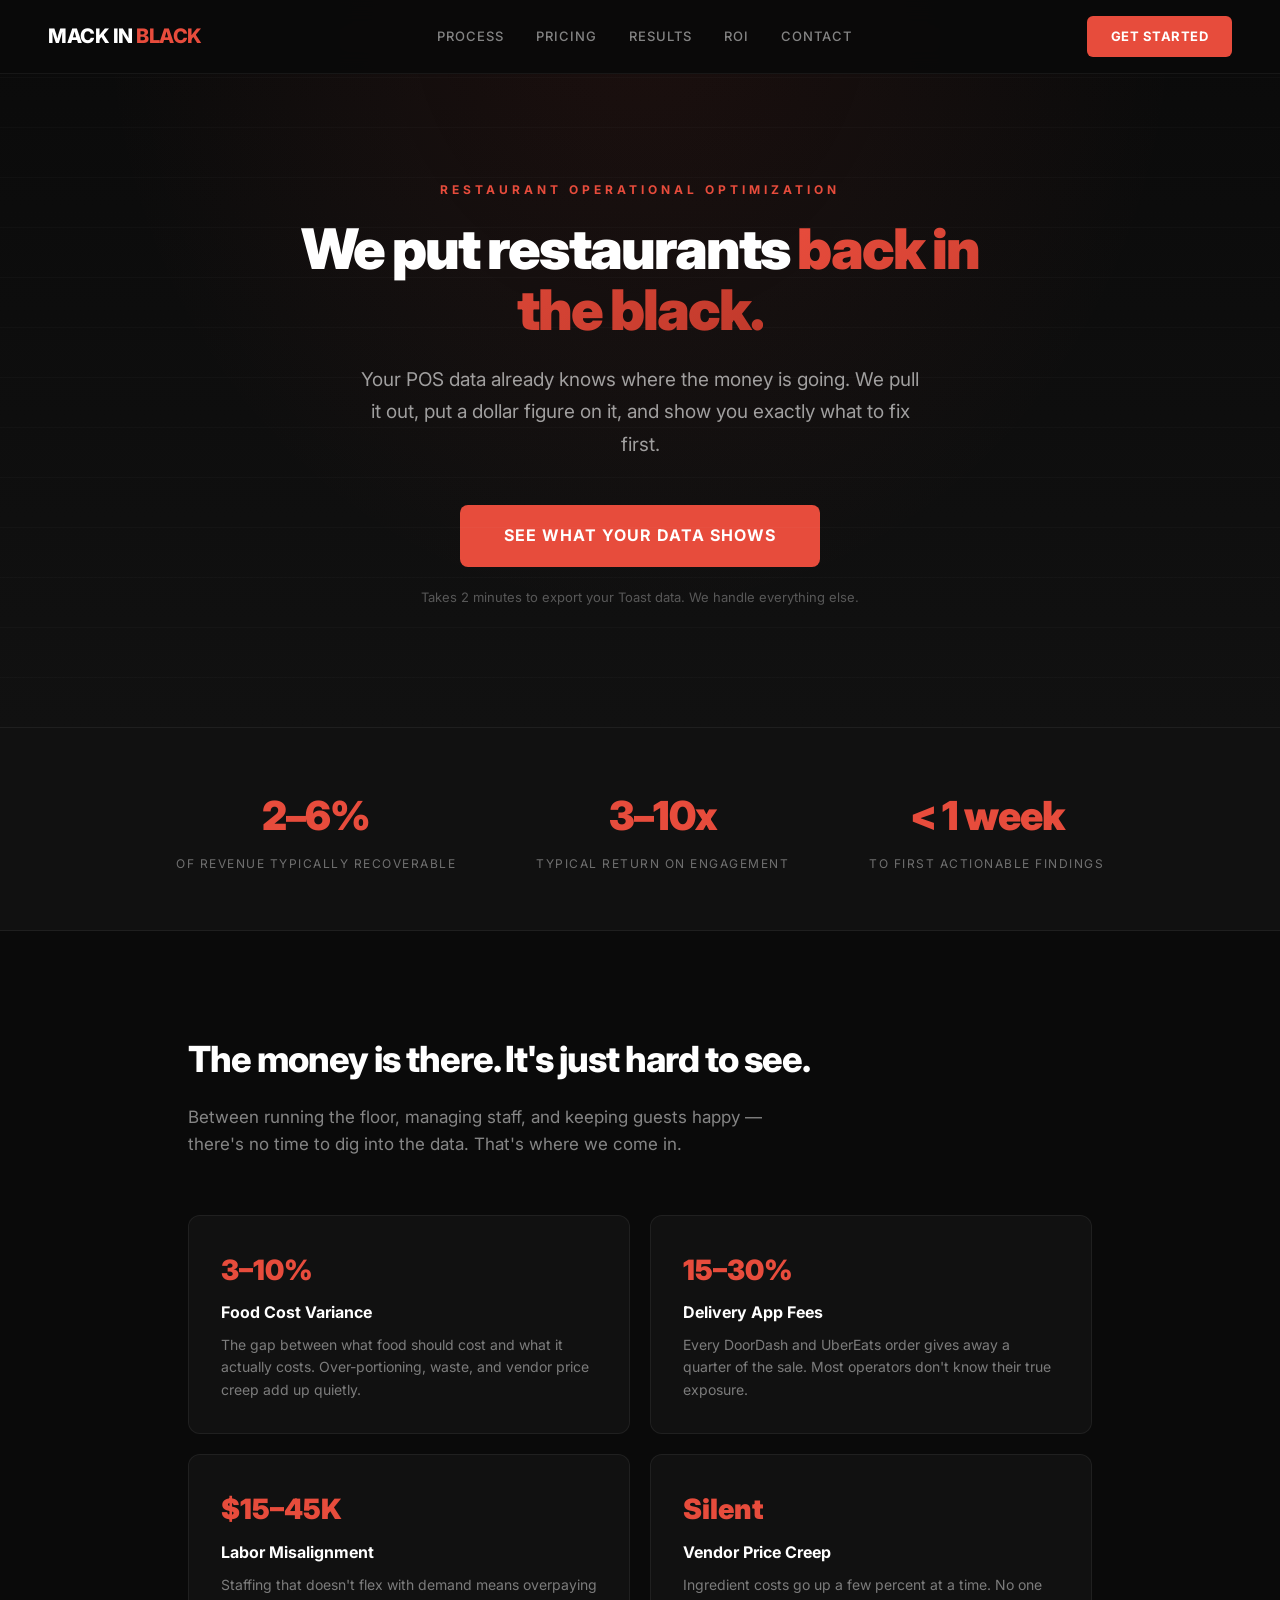
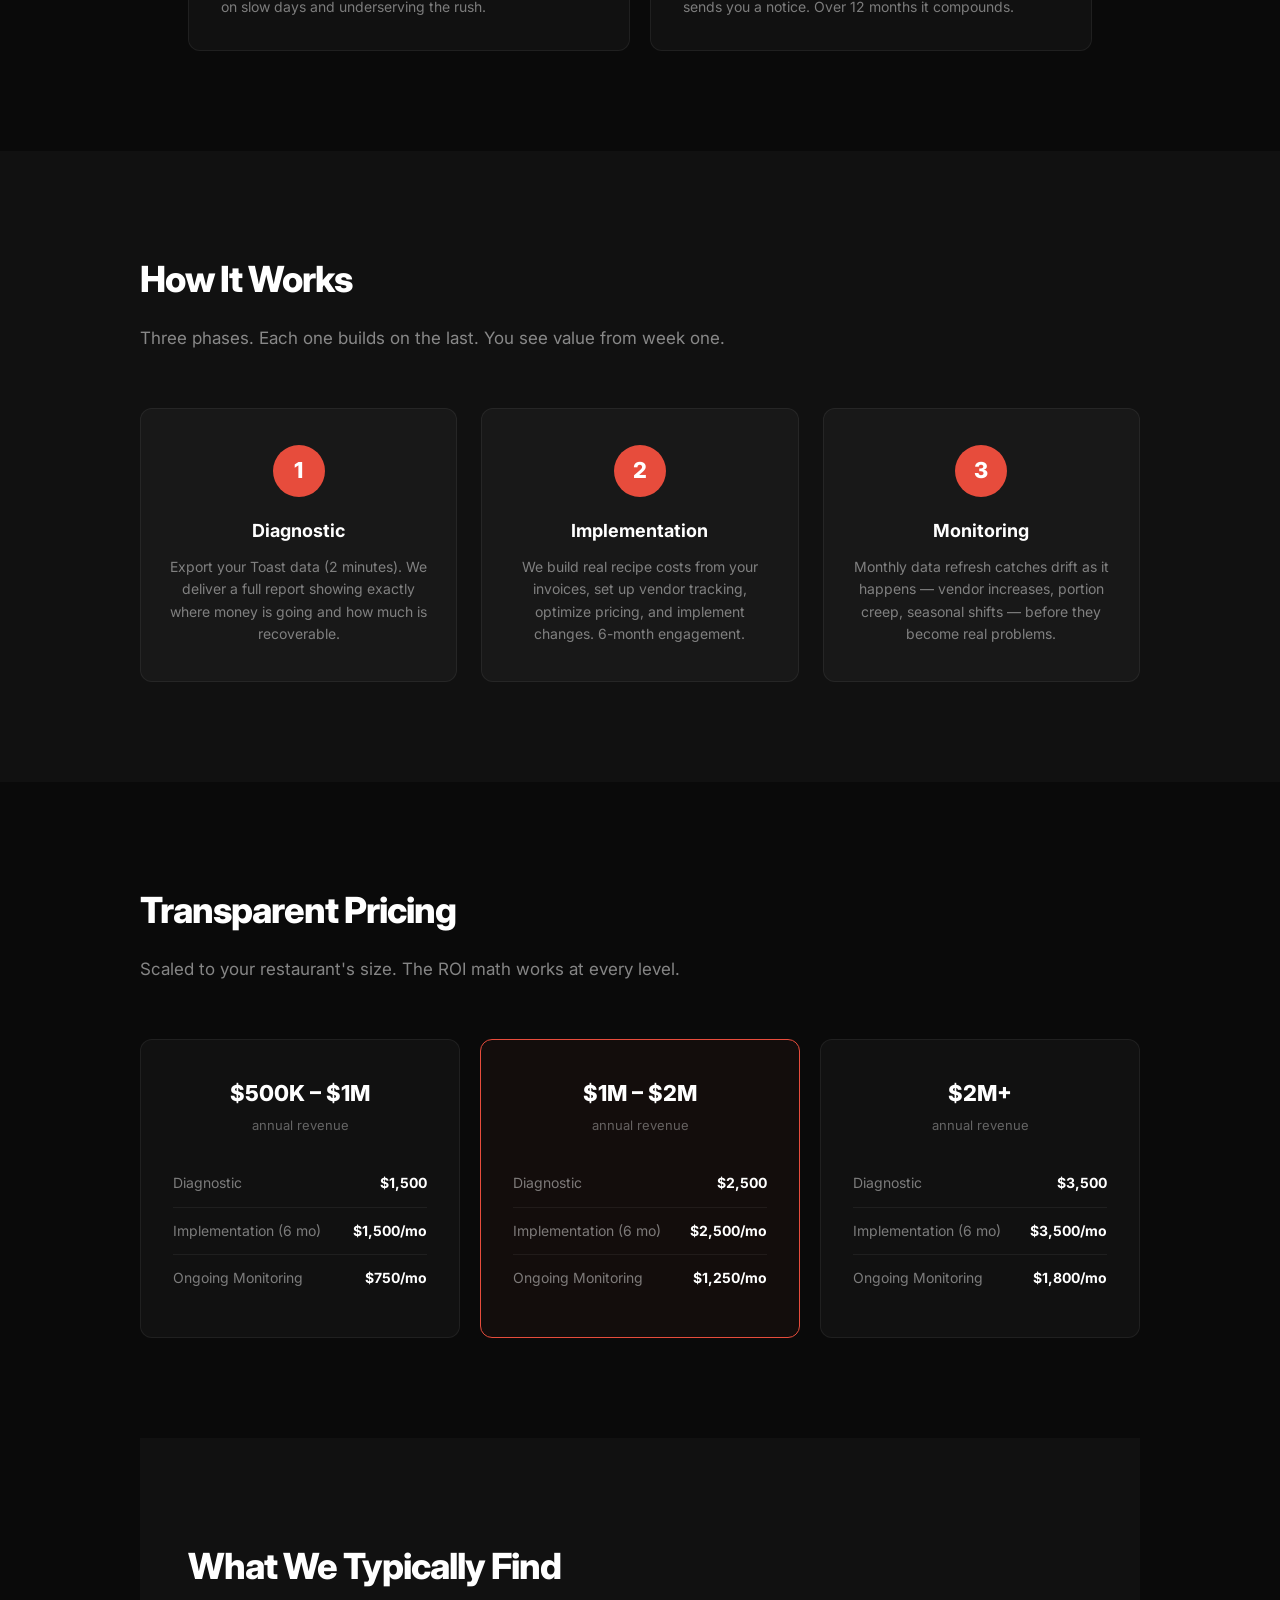
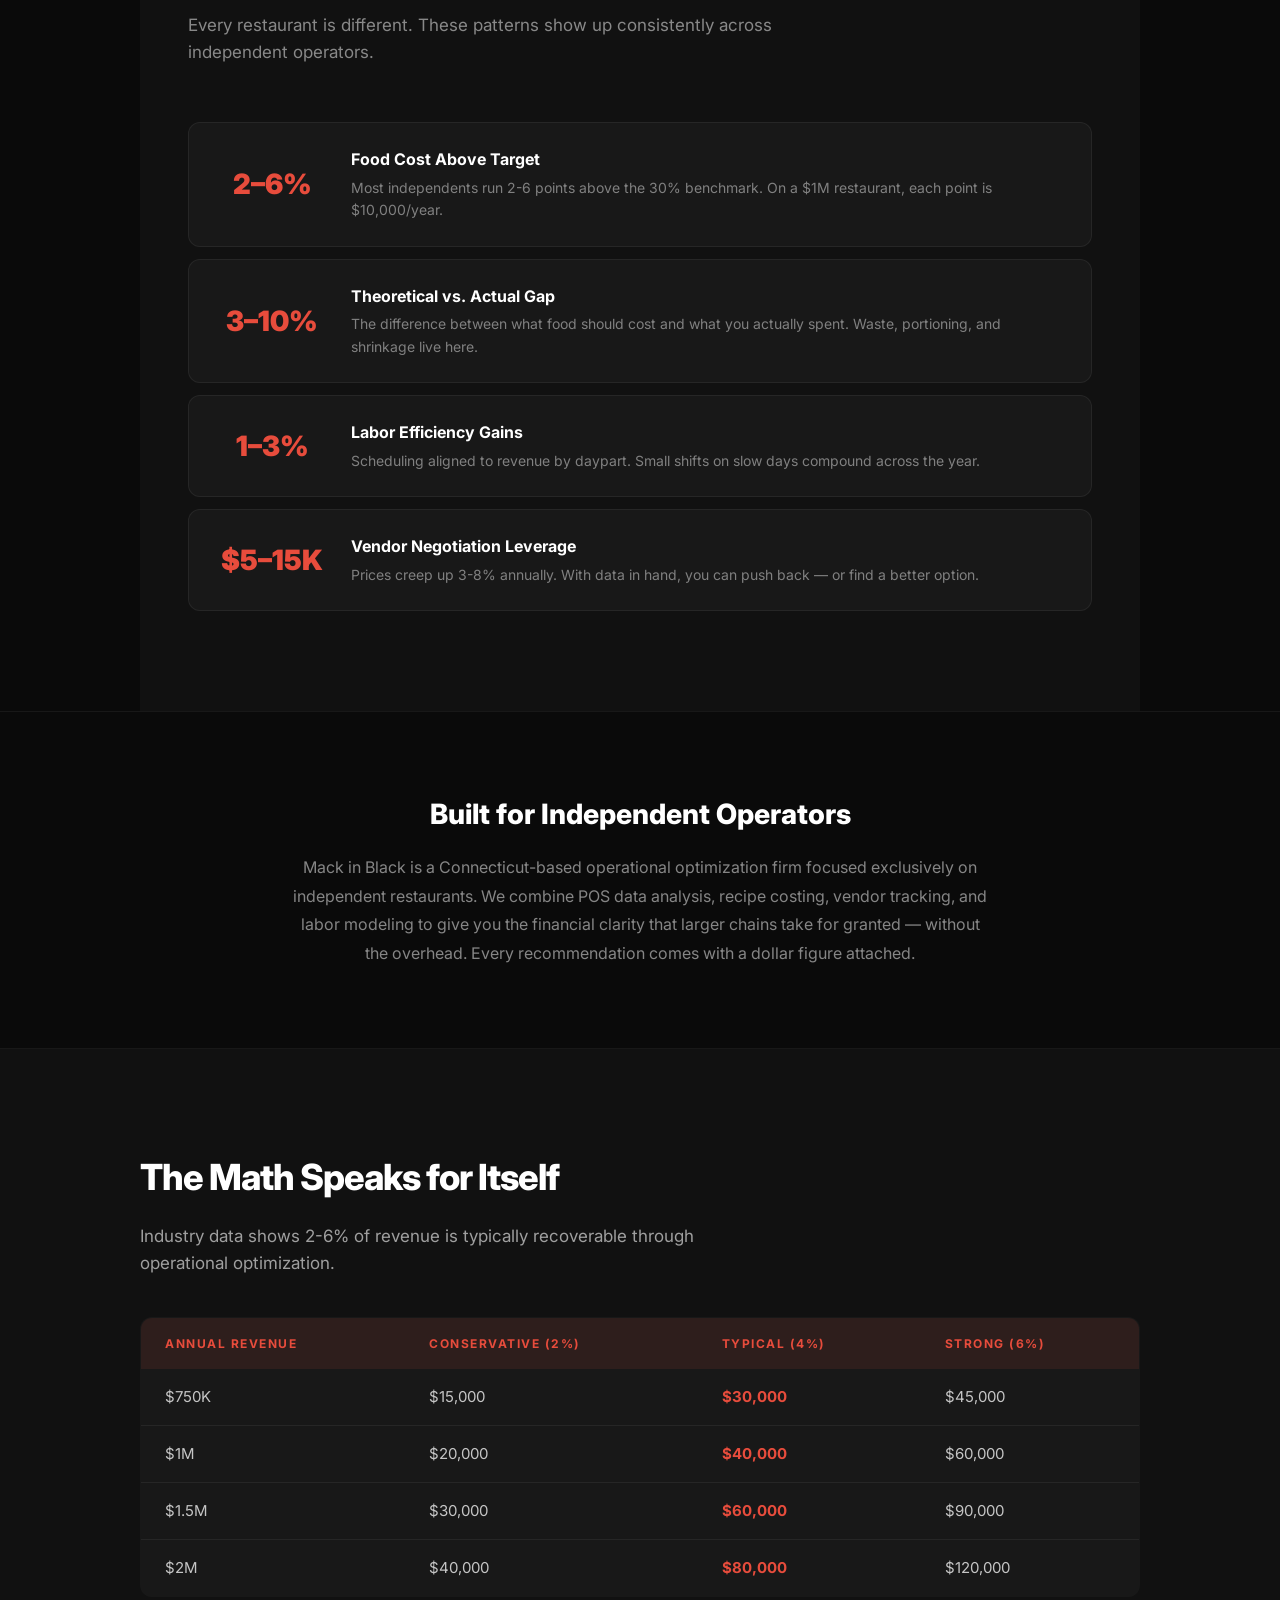
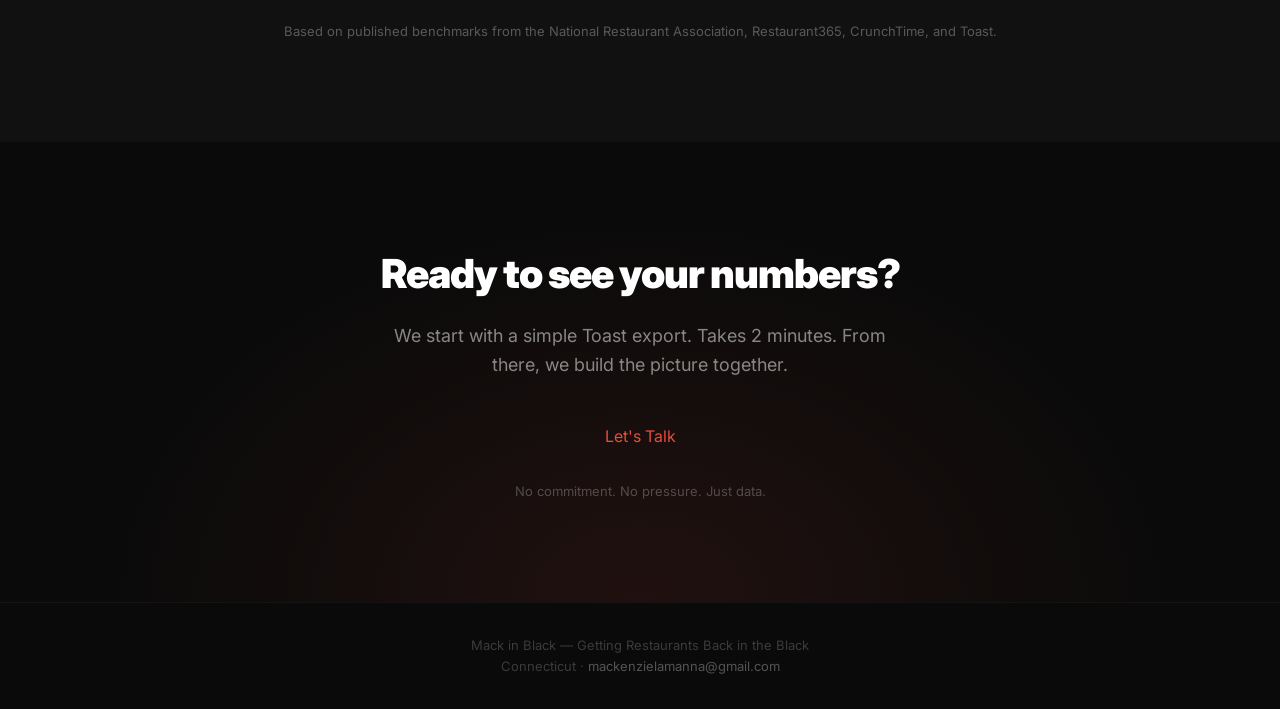
==== index.html @ 91063e16 "Replace tier names with revenue ranges Co-Authored-By: Claude Opus 4.6 (1M context) <noreply@anthrop" ====
<!DOCTYPE html>
<html lang="en">
<head>
<meta charset="UTF-8">
<meta name="viewport" content="width=device-width, initial-scale=1.0">
<title>Mack in Black | Getting Restaurants Back in the Black</title>
<meta name="description" content="We use your POS data to find where margin is slipping — and put a dollar figure on every opportunity. Data-driven operational optimization for independent restaurants.">

<!-- Open Graph -->
<meta property="og:title" content="Mack in Black | Restaurant Operational Optimization">
<meta property="og:description" content="We find the money your restaurant is leaving on the table. Data-driven margin analysis for independent operators.">
<meta property="og:type" content="website">

<!-- Favicon -->
<link rel="icon" href="data:image/svg+xml,<svg xmlns='http://www.w3.org/2000/svg' viewBox='0 0 32 32'><rect width='32' height='32' rx='6' fill='%23111'/><text x='16' y='23' text-anchor='middle' fill='%23e74c3c' font-family='system-ui' font-size='18' font-weight='800'>MB</text></svg>">

<!-- Google Fonts -->
<link rel="preconnect" href="https://fonts.googleapis.com">
<link href="https://fonts.googleapis.com/css2?family=Inter:wght@400;500;600;700;800;900&display=swap" rel="stylesheet">

<style>
  /* ── Reset & Base ──────────────────────────────── */
  *, *::before, *::after { box-sizing: border-box; margin: 0; padding: 0; }
  html { scroll-behavior: smooth; }
  body {
    font-family: 'Inter', -apple-system, BlinkMacSystemFont, sans-serif;
    color: #e0e0e0; line-height: 1.6; background: #0a0a0a;
  }
  a { color: #e74c3c; text-decoration: none; }

  /* ── Nav ────────────────────────────────────────── */
  nav {
    position: fixed; top: 0; width: 100%;
    background: rgba(10,10,10,0.95); backdrop-filter: blur(12px);
    z-index: 100; border-bottom: 1px solid rgba(255,255,255,0.06);
    display: flex; justify-content: space-between; align-items: center;
    padding: 16px 48px;
  }
  nav .logo {
    font-size: 20px; font-weight: 800; color: #fff;
    letter-spacing: -0.5px;
  }
  nav .logo span { color: #e74c3c; }
  nav .nav-links { display: flex; gap: 32px; }
  nav .nav-links a {
    font-size: 13px; color: rgba(255,255,255,0.5); font-weight: 500;
    text-transform: uppercase; letter-spacing: 1px; transition: color 0.2s;
  }
  nav .nav-links a:hover { color: #fff; }
  nav .cta-btn-nav {
    background: #e74c3c; color: white; padding: 10px 24px;
    border-radius: 6px; font-size: 13px; font-weight: 700;
    text-transform: uppercase; letter-spacing: 0.5px;
    transition: background 0.2s, transform 0.2s;
  }
  nav .cta-btn-nav:hover { background: #c0392b; transform: translateY(-1px); }
  .hamburger {
    display: none; cursor: pointer; flex-direction: column;
    gap: 5px; background: none; border: none; padding: 4px;
  }
  .hamburger span {
    width: 24px; height: 2px; background: #fff;
    transition: transform 0.3s, opacity 0.3s;
  }

  /* ── Hero ───────────────────────────────────────── */
  .hero {
    background: radial-gradient(ellipse at 50% 0%, rgba(231,76,60,0.08) 0%, transparent 60%),
                linear-gradient(180deg, #0a0a0a 0%, #111 100%);
    color: white; padding: 180px 48px 120px; text-align: center;
    position: relative; overflow: hidden;
  }
  .hero::before {
    content: '';
    position: absolute; top: 0; left: 0; right: 0; bottom: 0;
    background: repeating-linear-gradient(
      0deg, transparent, transparent 49px,
      rgba(255,255,255,0.02) 49px, rgba(255,255,255,0.02) 50px
    );
    pointer-events: none;
  }
  .hero-eyebrow {
    font-size: 12px; text-transform: uppercase; letter-spacing: 4px;
    color: #e74c3c; font-weight: 700; margin-bottom: 20px;
  }
  .hero h1 {
    font-size: 56px; font-weight: 900; max-width: 750px;
    margin: 0 auto 24px; line-height: 1.08; letter-spacing: -2px;
    position: relative;
  }
  .hero h1 em {
    font-style: normal;
    background: linear-gradient(135deg, #e74c3c, #c0392b);
    -webkit-background-clip: text; -webkit-text-fill-color: transparent;
    background-clip: text;
  }
  .hero p {
    font-size: 19px; color: rgba(255,255,255,0.6); max-width: 560px;
    margin: 0 auto 44px; font-weight: 400; line-height: 1.7;
  }
  .hero .hero-cta {
    display: inline-block; background: #e74c3c; color: white;
    padding: 18px 44px; border-radius: 8px; font-size: 16px;
    font-weight: 700; text-transform: uppercase; letter-spacing: 1px;
    transition: transform 0.2s, box-shadow 0.2s;
  }
  .hero .hero-cta:hover {
    transform: translateY(-3px);
    box-shadow: 0 12px 40px rgba(231,76,60,0.3);
  }
  .hero .hero-sub {
    font-size: 13px; color: rgba(255,255,255,0.3); margin-top: 20px;
  }

  /* ── Stats Bar ─────────────────────────────────── */
  .stats-bar {
    display: flex; justify-content: center; gap: 80px;
    padding: 56px 48px; background: #111;
    border-top: 1px solid rgba(255,255,255,0.06);
    border-bottom: 1px solid rgba(255,255,255,0.06);
  }
  .stat { text-align: center; }
  .stat .stat-num { font-size: 40px; font-weight: 900; color: #e74c3c; letter-spacing: -1px; }
  .stat .stat-label {
    font-size: 12px; color: rgba(255,255,255,0.4);
    text-transform: uppercase; letter-spacing: 1.5px; margin-top: 6px;
  }

  /* ── Section base ──────────────────────────────── */
  section { padding: 100px 48px; max-width: 1000px; margin: 0 auto; }
  section h2 {
    font-size: 36px; font-weight: 800; color: #fff;
    margin-bottom: 16px; letter-spacing: -1px;
  }
  section .section-sub {
    font-size: 17px; color: rgba(255,255,255,0.5);
    margin-bottom: 56px; max-width: 600px;
  }

  /* ── Problem Section ───────────────────────────── */
  .problems { background: #0a0a0a; }
  .problem-grid {
    display: grid; grid-template-columns: 1fr 1fr; gap: 20px;
  }
  .problem-card {
    background: rgba(255,255,255,0.03); border-radius: 12px;
    padding: 32px; border: 1px solid rgba(255,255,255,0.06);
    transition: border-color 0.3s, background 0.3s;
  }
  .problem-card:hover {
    border-color: rgba(231,76,60,0.3);
    background: rgba(231,76,60,0.03);
  }
  .problem-card .problem-stat {
    font-size: 28px; font-weight: 900; color: #e74c3c; margin-bottom: 8px;
  }
  .problem-card h3 {
    font-size: 16px; font-weight: 700; color: #fff; margin-bottom: 8px;
  }
  .problem-card p { font-size: 14px; color: rgba(255,255,255,0.45); line-height: 1.6; }

  /* ── How It Works ──────────────────────────────── */
  .how-it-works { background: #111; padding: 100px 48px; }
  .how-it-works .inner { max-width: 1000px; margin: 0 auto; }
  .how-it-works h2 { font-size: 36px; font-weight: 800; color: #fff; letter-spacing: -1px; margin-bottom: 16px; }
  .how-it-works .section-sub { font-size: 17px; color: rgba(255,255,255,0.5); margin-bottom: 56px; max-width: 600px; }
  .steps { display: flex; gap: 24px; }
  .step {
    flex: 1; background: rgba(255,255,255,0.03); border-radius: 12px;
    padding: 36px 28px; text-align: center;
    border: 1px solid rgba(255,255,255,0.06);
    transition: border-color 0.3s;
  }
  .step:hover { border-color: rgba(231,76,60,0.2); }
  .step .step-num {
    width: 52px; height: 52px; background: #e74c3c;
    color: white; border-radius: 50%; display: inline-flex;
    align-items: center; justify-content: center;
    font-size: 22px; font-weight: 800; margin-bottom: 20px;
  }
  .step h3 { font-size: 18px; font-weight: 700; color: #fff; margin-bottom: 10px; }
  .step p { font-size: 14px; color: rgba(255,255,255,0.45); line-height: 1.6; }

  /* ── Pricing ───────────────────────────────────── */
  .pricing { background: #0a0a0a; padding: 100px 48px; }
  .pricing .inner { max-width: 1000px; margin: 0 auto; }
  .pricing h2 { font-size: 36px; font-weight: 800; color: #fff; letter-spacing: -1px; margin-bottom: 16px; }
  .pricing .section-sub { font-size: 17px; color: rgba(255,255,255,0.5); margin-bottom: 56px; max-width: 600px; }
  .pricing-grid { display: grid; grid-template-columns: 1fr 1fr 1fr; gap: 20px; }
  .pricing-card {
    background: rgba(255,255,255,0.03); border-radius: 12px;
    padding: 36px 32px; border: 1px solid rgba(255,255,255,0.06);
    text-align: center; transition: transform 0.2s, border-color 0.3s;
  }
  .pricing-card:hover { transform: translateY(-4px); border-color: rgba(255,255,255,0.12); }
  .pricing-card.featured {
    border-color: #e74c3c; position: relative;
    background: rgba(231,76,60,0.04);
  }
  /* No label needed — red border handles visual emphasis */
  .pricing-card .tier-name {
    font-size: 22px; font-weight: 800; color: #fff; margin-bottom: 4px;
  }
  .pricing-card .tier-range {
    font-size: 13px; color: rgba(255,255,255,0.35); margin-bottom: 24px;
  }
  .pricing-card .price-row {
    display: flex; justify-content: space-between; align-items: center;
    padding: 12px 0; border-bottom: 1px solid rgba(255,255,255,0.06);
    font-size: 14px;
  }
  .pricing-card .price-row:last-child { border-bottom: none; }
  .pricing-card .price-label { color: rgba(255,255,255,0.45); }
  .pricing-card .price-value { font-weight: 700; color: #fff; }

  /* ── What We Find ──────────────────────────────── */
  .findings { background: #111; }
  .finding-list { display: flex; flex-direction: column; gap: 12px; }
  .finding {
    display: flex; align-items: center; gap: 24px;
    padding: 24px 28px; background: rgba(255,255,255,0.03);
    border-radius: 12px; border: 1px solid rgba(255,255,255,0.06);
    transition: border-color 0.3s;
  }
  .finding:hover { border-color: rgba(231,76,60,0.2); }
  .finding .finding-pct {
    font-size: 28px; font-weight: 900; color: #e74c3c;
    min-width: 110px; text-align: center; white-space: nowrap;
  }
  .finding h3 { font-size: 16px; font-weight: 700; color: #fff; margin-bottom: 4px; }
  .finding p { font-size: 14px; color: rgba(255,255,255,0.45); }

  /* ── About ──────────────────────────────────────── */
  .about {
    background: #0a0a0a; padding: 80px 48px;
    border-top: 1px solid rgba(255,255,255,0.06);
    border-bottom: 1px solid rgba(255,255,255,0.06);
  }
  .about .inner {
    max-width: 700px; margin: 0 auto; text-align: center;
  }
  .about h2 { font-size: 28px; font-weight: 800; color: #fff; margin-bottom: 16px; }
  .about p { font-size: 16px; color: rgba(255,255,255,0.5); line-height: 1.8; }

  /* ── ROI Section ───────────────────────────────── */
  .roi { background: #111; padding: 100px 48px; }
  .roi .inner { max-width: 1000px; margin: 0 auto; }
  .roi h2 { font-size: 36px; font-weight: 800; color: #fff; letter-spacing: -1px; margin-bottom: 16px; }
  .roi .section-sub { font-size: 17px; color: rgba(255,255,255,0.6); margin-bottom: 40px; max-width: 600px; }
  .roi-table {
    width: 100%; border-collapse: collapse;
    background: rgba(255,255,255,0.03); border-radius: 12px;
    overflow: hidden; border: 1px solid rgba(255,255,255,0.06);
  }
  .roi-table thead th {
    background: rgba(231,76,60,0.1); color: #e74c3c;
    padding: 16px 24px; text-align: left; font-size: 12px;
    text-transform: uppercase; letter-spacing: 1.5px; font-weight: 700;
  }
  .roi-table tbody td {
    padding: 16px 24px; border-bottom: 1px solid rgba(255,255,255,0.06);
    font-size: 15px; color: rgba(255,255,255,0.75);
  }
  .roi-table tbody tr:hover td { background: rgba(255,255,255,0.02); }
  .roi-highlight { color: #e74c3c !important; font-weight: 700; }
  .roi-note {
    margin-top: 24px; font-size: 13px; color: rgba(255,255,255,0.3);
    text-align: center;
  }

  /* ── Contact Form CTA ──────────────────────────── */
  .final-cta {
    background: radial-gradient(ellipse at 50% 100%, rgba(231,76,60,0.1) 0%, transparent 60%),
                #0a0a0a;
    color: white; padding: 100px 48px; text-align: center;
  }
  .final-cta h2 { color: white; font-size: 40px; margin-bottom: 16px; font-weight: 900; letter-spacing: -1px; }
  .final-cta p {
    color: rgba(255,255,255,0.5); font-size: 18px;
    margin-bottom: 44px; max-width: 500px;
    margin-left: auto; margin-right: auto;
  }
  .contact-form { max-width: 480px; margin: 0 auto; text-align: left; }
  .contact-form .form-row { margin-bottom: 16px; }
  .contact-form label {
    display: block; font-size: 11px; font-weight: 700;
    color: rgba(255,255,255,0.4); margin-bottom: 6px;
    text-transform: uppercase; letter-spacing: 1.5px;
  }
  .contact-form input,
  .contact-form select,
  .contact-form textarea {
    width: 100%; padding: 14px 16px;
    border: 1px solid rgba(255,255,255,0.1);
    border-radius: 8px; background: rgba(255,255,255,0.05);
    color: white; font-size: 15px; font-family: inherit;
    transition: border-color 0.2s, background 0.2s;
  }
  .contact-form input::placeholder,
  .contact-form textarea::placeholder { color: rgba(255,255,255,0.2); }
  .contact-form input:focus,
  .contact-form select:focus,
  .contact-form textarea:focus {
    outline: none; border-color: #e74c3c;
    background: rgba(231,76,60,0.05);
  }
  .contact-form select { cursor: pointer; }
  .contact-form select option { color: #0a0a0a; background: white; }
  .contact-form textarea { resize: vertical; min-height: 80px; }
  .contact-form button {
    width: 100%; padding: 16px; background: #e74c3c; color: white;
    border: none; border-radius: 8px; font-size: 16px;
    font-weight: 700; cursor: pointer; text-transform: uppercase;
    letter-spacing: 1px;
    transition: background 0.2s, transform 0.2s, box-shadow 0.2s;
    margin-top: 8px;
  }
  .contact-form button:hover {
    background: #c0392b; transform: translateY(-2px);
    box-shadow: 0 8px 30px rgba(231,76,60,0.3);
  }
  .form-note {
    text-align: center; font-size: 13px;
    color: rgba(255,255,255,0.25); margin-top: 16px;
  }

  /* ── Footer ────────────────────────────────────── */
  footer {
    text-align: center; padding: 32px 48px;
    color: rgba(255,255,255,0.2); font-size: 13px;
    border-top: 1px solid rgba(255,255,255,0.04);
    background: #0a0a0a;
  }
  footer a { color: rgba(255,255,255,0.3); }
  footer a:hover { color: #e74c3c; }

  /* ── Scroll Animations ─────────────────────────── */
  .fade-in {
    opacity: 0; transform: translateY(30px);
    transition: opacity 0.7s ease-out, transform 0.7s ease-out;
  }
  .fade-in.visible { opacity: 1; transform: translateY(0); }

  /* ── Responsive ────────────────────────────────── */
  @media (max-width: 768px) {
    nav { padding: 12px 20px; }
    nav .nav-links {
      display: none; flex-direction: column; position: absolute;
      top: 56px; left: 0; right: 0; background: #0a0a0a;
      padding: 20px; gap: 16px;
      border-bottom: 1px solid rgba(255,255,255,0.06);
    }
    nav .nav-links.open { display: flex; }
    nav .cta-btn-nav { display: none; }
    .hamburger { display: flex; }
    .hero { padding: 140px 24px 80px; }
    .hero h1 { font-size: 36px; letter-spacing: -1px; }
    .hero p { font-size: 16px; }
    .stats-bar { flex-direction: column; gap: 28px; padding: 40px 24px; }
    section, .how-it-works, .pricing, .roi, .final-cta, .about { padding: 64px 24px; }
    .problem-grid { grid-template-columns: 1fr; }
    .steps { flex-direction: column; }
    .pricing-grid { grid-template-columns: 1fr; }
    .pricing-card.featured { margin-top: 16px; }
    .finding { flex-direction: column; text-align: center; }
    .roi-table { font-size: 13px; }
    .roi-table thead th, .roi-table tbody td { padding: 12px 14px; }
  }
</style>
</head>
<body>

<!-- Nav -->
<nav>
  <div class="logo">MACK IN <span>BLACK</span></div>
  <div class="nav-links" id="navLinks">
    <a href="#how">Process</a>
    <a href="#pricing">Pricing</a>
    <a href="#findings">Results</a>
    <a href="#roi">ROI</a>
    <a href="#contact">Contact</a>
  </div>
  <button class="hamburger" id="hamburger" aria-label="Menu">
    <span></span><span></span><span></span>
  </button>
  <a href="#contact" class="cta-btn-nav">Get Started</a>
</nav>

<!-- Hero -->
<div class="hero">
  <div class="hero-eyebrow">Restaurant Operational Optimization</div>
  <h1>We put restaurants <em>back in the black.</em></h1>
  <p>Your POS data already knows where the money is going. We pull it out, put a dollar figure on it, and show you exactly what to fix first.</p>
  <a href="#contact" class="hero-cta">See What Your Data Shows</a>
  <div class="hero-sub">Takes 2 minutes to export your Toast data. We handle everything else.</div>
</div>

<!-- Stats Bar -->
<div class="stats-bar">
  <div class="stat">
    <div class="stat-num">2–6%</div>
    <div class="stat-label">of revenue typically recoverable</div>
  </div>
  <div class="stat">
    <div class="stat-num">3–10x</div>
    <div class="stat-label">typical return on engagement</div>
  </div>
  <div class="stat">
    <div class="stat-num">&lt; 1 week</div>
    <div class="stat-label">to first actionable findings</div>
  </div>
</div>

<!-- Problem Section -->
<section class="problems fade-in">
  <h2>The money is there. It's just hard to see.</h2>
  <p class="section-sub">Between running the floor, managing staff, and keeping guests happy — there's no time to dig into the data. That's where we come in.</p>
  <div class="problem-grid">
    <div class="problem-card">
      <div class="problem-stat">3–10%</div>
      <h3>Food Cost Variance</h3>
      <p>The gap between what food should cost and what it actually costs. Over-portioning, waste, and vendor price creep add up quietly.</p>
    </div>
    <div class="problem-card">
      <div class="problem-stat">15–30%</div>
      <h3>Delivery App Fees</h3>
      <p>Every DoorDash and UberEats order gives away a quarter of the sale. Most operators don't know their true exposure.</p>
    </div>
    <div class="problem-card">
      <div class="problem-stat">$15–45K</div>
      <h3>Labor Misalignment</h3>
      <p>Staffing that doesn't flex with demand means overpaying on slow days and underserving the rush.</p>
    </div>
    <div class="problem-card">
      <div class="problem-stat">Silent</div>
      <h3>Vendor Price Creep</h3>
      <p>Ingredient costs go up a few percent at a time. No one sends you a notice. Over 12 months it compounds.</p>
    </div>
  </div>
</section>

<!-- How It Works -->
<div class="how-it-works fade-in" id="how">
  <div class="inner">
    <h2>How It Works</h2>
    <p class="section-sub">Three phases. Each one builds on the last. You see value from week one.</p>
    <div class="steps">
      <div class="step">
        <div class="step-num">1</div>
        <h3>Diagnostic</h3>
        <p>Export your Toast data (2 minutes). We deliver a full report showing exactly where money is going and how much is recoverable.</p>
      </div>
      <div class="step">
        <div class="step-num">2</div>
        <h3>Implementation</h3>
        <p>We build real recipe costs from your invoices, set up vendor tracking, optimize pricing, and implement changes. 6-month engagement.</p>
      </div>
      <div class="step">
        <div class="step-num">3</div>
        <h3>Monitoring</h3>
        <p>Monthly data refresh catches drift as it happens — vendor increases, portion creep, seasonal shifts — before they become real problems.</p>
      </div>
    </div>
  </div>
</div>

<!-- Pricing -->
<div class="pricing fade-in" id="pricing">
  <div class="inner">
    <h2>Transparent Pricing</h2>
    <p class="section-sub">Scaled to your restaurant's size. The ROI math works at every level.</p>
    <div class="pricing-grid">
      <div class="pricing-card">
        <div class="tier-name">$500K – $1M</div>
        <div class="tier-range">annual revenue</div>
        <div class="price-row">
          <span class="price-label">Diagnostic</span>
          <span class="price-value">$1,500</span>
        </div>
        <div class="price-row">
          <span class="price-label">Implementation (6 mo)</span>
          <span class="price-value">$1,500/mo</span>
        </div>
        <div class="price-row">
          <span class="price-label">Ongoing Monitoring</span>
          <span class="price-value">$750/mo</span>
        </div>
      </div>
      <div class="pricing-card featured">
        <div class="tier-name">$1M – $2M</div>
        <div class="tier-range">annual revenue</div>
        <div class="price-row">
          <span class="price-label">Diagnostic</span>
          <span class="price-value">$2,500</span>
        </div>
        <div class="price-row">
          <span class="price-label">Implementation (6 mo)</span>
          <span class="price-value">$2,500/mo</span>
        </div>
        <div class="price-row">
          <span class="price-label">Ongoing Monitoring</span>
          <span class="price-value">$1,250/mo</span>
        </div>
      </div>
      <div class="pricing-card">
        <div class="tier-name">$2M+</div>
        <div class="tier-range">annual revenue</div>
        <div class="price-row">
          <span class="price-label">Diagnostic</span>
          <span class="price-value">$3,500</span>
        </div>
        <div class="price-row">
          <span class="price-label">Implementation (6 mo)</span>
          <span class="price-value">$3,500/mo</span>
        </div>
        <div class="price-row">
          <span class="price-label">Ongoing Monitoring</span>
          <span class="price-value">$1,800/mo</span>
        </div>
      </div>
    </div>
  </div>
</div>

<!-- What We Find -->
<section class="findings fade-in" id="findings">
  <h2>What We Typically Find</h2>
  <p class="section-sub">Every restaurant is different. These patterns show up consistently across independent operators.</p>
  <div class="finding-list">
    <div class="finding">
      <div class="finding-pct">2–6%</div>
      <div>
        <h3>Food Cost Above Target</h3>
        <p>Most independents run 2-6 points above the 30% benchmark. On a $1M restaurant, each point is $10,000/year.</p>
      </div>
    </div>
    <div class="finding">
      <div class="finding-pct">3–10%</div>
      <div>
        <h3>Theoretical vs. Actual Gap</h3>
        <p>The difference between what food should cost and what you actually spent. Waste, portioning, and shrinkage live here.</p>
      </div>
    </div>
    <div class="finding">
      <div class="finding-pct">1–3%</div>
      <div>
        <h3>Labor Efficiency Gains</h3>
        <p>Scheduling aligned to revenue by daypart. Small shifts on slow days compound across the year.</p>
      </div>
    </div>
    <div class="finding">
      <div class="finding-pct">$5–15K</div>
      <div>
        <h3>Vendor Negotiation Leverage</h3>
        <p>Prices creep up 3-8% annually. With data in hand, you can push back — or find a better option.</p>
      </div>
    </div>
  </div>
</section>

<!-- About -->
<div class="about fade-in">
  <div class="inner">
    <h2>Built for Independent Operators</h2>
    <p>Mack in Black is a Connecticut-based operational optimization firm focused exclusively on independent restaurants. We combine POS data analysis, recipe costing, vendor tracking, and labor modeling to give you the financial clarity that larger chains take for granted — without the overhead. Every recommendation comes with a dollar figure attached.</p>
  </div>
</div>

<!-- ROI -->
<div class="roi fade-in" id="roi">
  <div class="inner">
    <h2>The Math Speaks for Itself</h2>
    <p class="section-sub">Industry data shows 2-6% of revenue is typically recoverable through operational optimization.</p>
    <table class="roi-table">
      <thead>
        <tr>
          <th>Annual Revenue</th>
          <th>Conservative (2%)</th>
          <th>Typical (4%)</th>
          <th>Strong (6%)</th>
        </tr>
      </thead>
      <tbody>
        <tr>
          <td>$750K</td>
          <td>$15,000</td>
          <td class="roi-highlight">$30,000</td>
          <td>$45,000</td>
        </tr>
        <tr>
          <td>$1M</td>
          <td>$20,000</td>
          <td class="roi-highlight">$40,000</td>
          <td>$60,000</td>
        </tr>
        <tr>
          <td>$1.5M</td>
          <td>$30,000</td>
          <td class="roi-highlight">$60,000</td>
          <td>$90,000</td>
        </tr>
        <tr>
          <td>$2M</td>
          <td>$40,000</td>
          <td class="roi-highlight">$80,000</td>
          <td>$120,000</td>
        </tr>
      </tbody>
    </table>
    <p class="roi-note">
      Based on published benchmarks from the National Restaurant Association, Restaurant365, CrunchTime, and Toast.
    </p>
  </div>
</div>

<!-- Contact Form CTA -->
<div class="final-cta" id="contact">
  <h2>Ready to see your numbers?</h2>
  <p>We start with a simple Toast export. Takes 2 minutes. From there, we build the picture together.</p>
  <a href="mailto:mackenzielamanna@gmail.com?subject=Interested%20in%20Mack%20in%20Black&body=Hi%20Mack%2C%0A%0AI%27d%20like%20to%20learn%20more%20about%20your%20restaurant%20optimization%20services.%0A%0ARestaurant%20Name%3A%20%0AEstimated%20Annual%20Revenue%3A%20%0A%0AThanks!" class="hero-cta" style="display: inline-block; margin-bottom: 16px;">Let's Talk</a>
  <div class="form-note">No commitment. No pressure. Just data.</div>
</div>

<!-- Footer -->
<footer>
  Mack in Black &mdash; Getting Restaurants Back in the Black<br>
  Connecticut &middot; <a href="mailto:mackenzielamanna@gmail.com">mackenzielamanna@gmail.com</a>
</footer>

<!-- Scripts -->
<script>
  // Hamburger toggle
  document.getElementById('hamburger').addEventListener('click', function() {
    document.getElementById('navLinks').classList.toggle('open');
  });
  document.querySelectorAll('.nav-links a').forEach(function(link) {
    link.addEventListener('click', function() {
      document.getElementById('navLinks').classList.remove('open');
    });
  });

  // Scroll fade-in
  var observer = new IntersectionObserver(function(entries) {
    entries.forEach(function(entry) {
      if (entry.isIntersecting) {
        entry.target.classList.add('visible');
      }
    });
  }, { threshold: 0.1 });

  document.querySelectorAll('.fade-in').forEach(function(el) {
    observer.observe(el);
  });
</script>

</body>
</html>
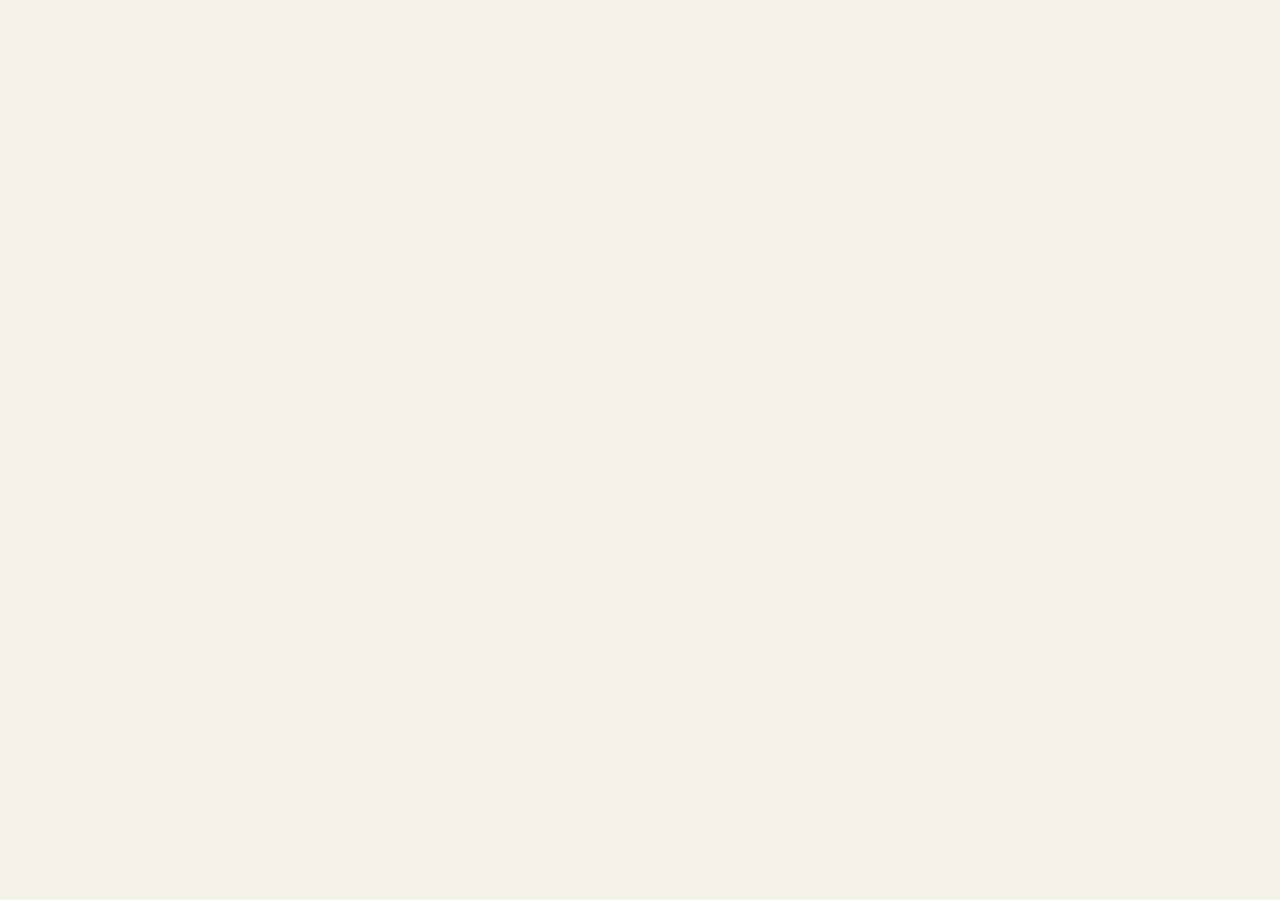
==== commit 977f0c7f: "Deploy Claude Design site — React components, interactive ROI calc, 3 themes Old site backed up as i" ====
--- a/index.html
+++ b/index.html
@@ -3,655 +3,35 @@
 <head>
 <meta charset="UTF-8">
 <meta name="viewport" content="width=device-width, initial-scale=1.0">
-<title>Mack in Black | Getting Restaurants Back in the Black</title>
-<meta name="description" content="We use your POS data to find where margin is slipping — and put a dollar figure on every opportunity. Data-driven operational optimization for independent restaurants.">
+<title>Mack in Black — Operational optimization for independent restaurants</title>
 
-<!-- Open Graph -->
-<meta property="og:title" content="Mack in Black | Restaurant Operational Optimization">
-<meta property="og:description" content="We find the money your restaurant is leaving on the table. Data-driven margin analysis for independent operators.">
-<meta property="og:type" content="website">
+<meta name="description" content="Applied data science for independent restaurants. We find 2–6% of revenue hiding in your POS, invoices, and inventory — and put a dollar figure on every fix.">
 
-<!-- Favicon -->
-<link rel="icon" href="data:image/svg+xml,<svg xmlns='http://www.w3.org/2000/svg' viewBox='0 0 32 32'><rect width='32' height='32' rx='6' fill='%23111'/><text x='16' y='23' text-anchor='middle' fill='%23e74c3c' font-family='system-ui' font-size='18' font-weight='800'>MB</text></svg>">
+<link rel="icon" href="data:image/svg+xml,<svg xmlns='http://www.w3.org/2000/svg' viewBox='0 0 32 32'><rect width='32' height='32' fill='%230e1116'/><text x='16' y='23' text-anchor='middle' fill='%23c0392b' font-family='Georgia' font-size='20' font-weight='700' font-style='italic'>m</text></svg>">
 
-<!-- Google Fonts -->
 <link rel="preconnect" href="https://fonts.googleapis.com">
-<link href="https://fonts.googleapis.com/css2?family=Inter:wght@400;500;600;700;800;900&display=swap" rel="stylesheet">
+<link rel="preconnect" href="https://fonts.gstatic.com" crossorigin>
+<link href="https://fonts.googleapis.com/css2?family=Fraunces:ital,opsz,wght@0,9..144,400;0,9..144,500;0,9..144,600;0,9..144,700;0,9..144,800;1,9..144,400;1,9..144,600&family=Inter:wght@400;500;600;700&family=JetBrains+Mono:wght@400;500;600&display=swap" rel="stylesheet">
 
-<style>
-  /* ── Reset & Base ──────────────────────────────── */
-  *, *::before, *::after { box-sizing: border-box; margin: 0; padding: 0; }
-  html { scroll-behavior: smooth; }
-  body {
-    font-family: 'Inter', -apple-system, BlinkMacSystemFont, sans-serif;
-    color: #e0e0e0; line-height: 1.6; background: #0a0a0a;
-  }
-  a { color: #e74c3c; text-decoration: none; }
+<script src="https://unpkg.com/react@18.3.1/umd/react.development.js" integrity="sha384-hD6/rw4ppMLGNu3tX5cjIb+uRZ7UkRJ6BPkLpg4hAu/6onKUg4lLsHAs9EBPT82L" crossorigin="anonymous"></script>
+<script src="https://unpkg.com/react-dom@18.3.1/umd/react-dom.development.js" integrity="sha384-u6aeetuaXnQ38mYT8rp6sbXaQe3NL9t+IBXmnYxwkUI2Hw4bsp2Wvmx4yRQF1uAm" crossorigin="anonymous"></script>
+<script src="https://unpkg.com/@babel/standalone@7.29.0/babel.min.js" integrity="sha384-m08KidiNqLdpJqLq95G/LEi8Qvjl/xUYll3QILypMoQ65QorJ9Lvtp2RXYGBFj1y" crossorigin="anonymous"></script>
 
-  /* ── Nav ────────────────────────────────────────── */
-  nav {
-    position: fixed; top: 0; width: 100%;
-    background: rgba(10,10,10,0.95); backdrop-filter: blur(12px);
-    z-index: 100; border-bottom: 1px solid rgba(255,255,255,0.06);
-    display: flex; justify-content: space-between; align-items: center;
-    padding: 16px 48px;
-  }
-  nav .logo {
-    font-size: 20px; font-weight: 800; color: #fff;
-    letter-spacing: -0.5px;
-  }
-  nav .logo span { color: #e74c3c; }
-  nav .nav-links { display: flex; gap: 32px; }
-  nav .nav-links a {
-    font-size: 13px; color: rgba(255,255,255,0.5); font-weight: 500;
-    text-transform: uppercase; letter-spacing: 1px; transition: color 0.2s;
-  }
-  nav .nav-links a:hover { color: #fff; }
-  nav .cta-btn-nav {
-    background: #e74c3c; color: white; padding: 10px 24px;
-    border-radius: 6px; font-size: 13px; font-weight: 700;
-    text-transform: uppercase; letter-spacing: 0.5px;
-    transition: background 0.2s, transform 0.2s;
-  }
-  nav .cta-btn-nav:hover { background: #c0392b; transform: translateY(-1px); }
-  .hamburger {
-    display: none; cursor: pointer; flex-direction: column;
-    gap: 5px; background: none; border: none; padding: 4px;
-  }
-  .hamburger span {
-    width: 24px; height: 2px; background: #fff;
-    transition: transform 0.3s, opacity 0.3s;
-  }
-
-  /* ── Hero ───────────────────────────────────────── */
-  .hero {
-    background: radial-gradient(ellipse at 50% 0%, rgba(231,76,60,0.08) 0%, transparent 60%),
-                linear-gradient(180deg, #0a0a0a 0%, #111 100%);
-    color: white; padding: 180px 48px 120px; text-align: center;
-    position: relative; overflow: hidden;
-  }
-  .hero::before {
-    content: '';
-    position: absolute; top: 0; left: 0; right: 0; bottom: 0;
-    background: repeating-linear-gradient(
-      0deg, transparent, transparent 49px,
-      rgba(255,255,255,0.02) 49px, rgba(255,255,255,0.02) 50px
-    );
-    pointer-events: none;
-  }
-  .hero-eyebrow {
-    font-size: 12px; text-transform: uppercase; letter-spacing: 4px;
-    color: #e74c3c; font-weight: 700; margin-bottom: 20px;
-  }
-  .hero h1 {
-    font-size: 56px; font-weight: 900; max-width: 750px;
-    margin: 0 auto 24px; line-height: 1.08; letter-spacing: -2px;
-    position: relative;
-  }
-  .hero h1 em {
-    font-style: normal;
-    background: linear-gradient(135deg, #e74c3c, #c0392b);
-    -webkit-background-clip: text; -webkit-text-fill-color: transparent;
-    background-clip: text;
-  }
-  .hero p {
-    font-size: 19px; color: rgba(255,255,255,0.6); max-width: 560px;
-    margin: 0 auto 44px; font-weight: 400; line-height: 1.7;
-  }
-  .hero .hero-cta {
-    display: inline-block; background: #e74c3c; color: white;
-    padding: 18px 44px; border-radius: 8px; font-size: 16px;
-    font-weight: 700; text-transform: uppercase; letter-spacing: 1px;
-    transition: transform 0.2s, box-shadow 0.2s;
-  }
-  .hero .hero-cta:hover {
-    transform: translateY(-3px);
-    box-shadow: 0 12px 40px rgba(231,76,60,0.3);
-  }
-  .hero .hero-sub {
-    font-size: 13px; color: rgba(255,255,255,0.3); margin-top: 20px;
-  }
-
-  /* ── Stats Bar ─────────────────────────────────── */
-  .stats-bar {
-    display: flex; justify-content: center; gap: 80px;
-    padding: 56px 48px; background: #111;
-    border-top: 1px solid rgba(255,255,255,0.06);
-    border-bottom: 1px solid rgba(255,255,255,0.06);
-  }
-  .stat { text-align: center; }
-  .stat .stat-num { font-size: 40px; font-weight: 900; color: #e74c3c; letter-spacing: -1px; }
-  .stat .stat-label {
-    font-size: 12px; color: rgba(255,255,255,0.4);
-    text-transform: uppercase; letter-spacing: 1.5px; margin-top: 6px;
-  }
-
-  /* ── Section base ──────────────────────────────── */
-  section { padding: 100px 48px; max-width: 1000px; margin: 0 auto; }
-  section h2 {
-    font-size: 36px; font-weight: 800; color: #fff;
-    margin-bottom: 16px; letter-spacing: -1px;
-  }
-  section .section-sub {
-    font-size: 17px; color: rgba(255,255,255,0.5);
-    margin-bottom: 56px; max-width: 600px;
-  }
-
-  /* ── Problem Section ───────────────────────────── */
-  .problems { background: #0a0a0a; }
-  .problem-grid {
-    display: grid; grid-template-columns: 1fr 1fr; gap: 20px;
-  }
-  .problem-card {
-    background: rgba(255,255,255,0.03); border-radius: 12px;
-    padding: 32px; border: 1px solid rgba(255,255,255,0.06);
-    transition: border-color 0.3s, background 0.3s;
-  }
-  .problem-card:hover {
-    border-color: rgba(231,76,60,0.3);
-    background: rgba(231,76,60,0.03);
-  }
-  .problem-card .problem-stat {
-    font-size: 28px; font-weight: 900; color: #e74c3c; margin-bottom: 8px;
-  }
-  .problem-card h3 {
-    font-size: 16px; font-weight: 700; color: #fff; margin-bottom: 8px;
-  }
-  .problem-card p { font-size: 14px; color: rgba(255,255,255,0.45); line-height: 1.6; }
-
-  /* ── How It Works ──────────────────────────────── */
-  .how-it-works { background: #111; padding: 100px 48px; }
-  .how-it-works .inner { max-width: 1000px; margin: 0 auto; }
-  .how-it-works h2 { font-size: 36px; font-weight: 800; color: #fff; letter-spacing: -1px; margin-bottom: 16px; }
-  .how-it-works .section-sub { font-size: 17px; color: rgba(255,255,255,0.5); margin-bottom: 56px; max-width: 600px; }
-  .steps { display: flex; gap: 24px; }
-  .step {
-    flex: 1; background: rgba(255,255,255,0.03); border-radius: 12px;
-    padding: 36px 28px; text-align: center;
-    border: 1px solid rgba(255,255,255,0.06);
-    transition: border-color 0.3s;
-  }
-  .step:hover { border-color: rgba(231,76,60,0.2); }
-  .step .step-num {
-    width: 52px; height: 52px; background: #e74c3c;
-    color: white; border-radius: 50%; display: inline-flex;
-    align-items: center; justify-content: center;
-    font-size: 22px; font-weight: 800; margin-bottom: 20px;
-  }
-  .step h3 { font-size: 18px; font-weight: 700; color: #fff; margin-bottom: 10px; }
-  .step p { font-size: 14px; color: rgba(255,255,255,0.45); line-height: 1.6; }
-
-  /* ── Pricing ───────────────────────────────────── */
-  .pricing { background: #0a0a0a; padding: 100px 48px; }
-  .pricing .inner { max-width: 1000px; margin: 0 auto; }
-  .pricing h2 { font-size: 36px; font-weight: 800; color: #fff; letter-spacing: -1px; margin-bottom: 16px; }
-  .pricing .section-sub { font-size: 17px; color: rgba(255,255,255,0.5); margin-bottom: 56px; max-width: 600px; }
-  .pricing-grid { display: grid; grid-template-columns: 1fr 1fr 1fr; gap: 20px; }
-  .pricing-card {
-    background: rgba(255,255,255,0.03); border-radius: 12px;
-    padding: 36px 32px; border: 1px solid rgba(255,255,255,0.06);
-    text-align: center; transition: transform 0.2s, border-color 0.3s;
-  }
-  .pricing-card:hover { transform: translateY(-4px); border-color: rgba(255,255,255,0.12); }
-  .pricing-card.featured {
-    border-color: #e74c3c; position: relative;
-    background: rgba(231,76,60,0.04);
-  }
-  /* No label needed — red border handles visual emphasis */
-  .pricing-card .tier-name {
-    font-size: 22px; font-weight: 800; color: #fff; margin-bottom: 4px;
-  }
-  .pricing-card .tier-range {
-    font-size: 13px; color: rgba(255,255,255,0.35); margin-bottom: 24px;
-  }
-  .pricing-card .price-row {
-    display: flex; justify-content: space-between; align-items: center;
-    padding: 12px 0; border-bottom: 1px solid rgba(255,255,255,0.06);
-    font-size: 14px;
-  }
-  .pricing-card .price-row:last-child { border-bottom: none; }
-  .pricing-card .price-label { color: rgba(255,255,255,0.45); }
-  .pricing-card .price-value { font-weight: 700; color: #fff; }
-
-  /* ── What We Find ──────────────────────────────── */
-  .findings { background: #111; }
-  .finding-list { display: flex; flex-direction: column; gap: 12px; }
-  .finding {
-    display: flex; align-items: center; gap: 24px;
-    padding: 24px 28px; background: rgba(255,255,255,0.03);
-    border-radius: 12px; border: 1px solid rgba(255,255,255,0.06);
-    transition: border-color 0.3s;
-  }
-  .finding:hover { border-color: rgba(231,76,60,0.2); }
-  .finding .finding-pct {
-    font-size: 28px; font-weight: 900; color: #e74c3c;
-    min-width: 110px; text-align: center; white-space: nowrap;
-  }
-  .finding h3 { font-size: 16px; font-weight: 700; color: #fff; margin-bottom: 4px; }
-  .finding p { font-size: 14px; color: rgba(255,255,255,0.45); }
-
-  /* ── About ──────────────────────────────────────── */
-  .about {
-    background: #0a0a0a; padding: 80px 48px;
-    border-top: 1px solid rgba(255,255,255,0.06);
-    border-bottom: 1px solid rgba(255,255,255,0.06);
-  }
-  .about .inner {
-    max-width: 700px; margin: 0 auto; text-align: center;
-  }
-  .about h2 { font-size: 28px; font-weight: 800; color: #fff; margin-bottom: 16px; }
-  .about p { font-size: 16px; color: rgba(255,255,255,0.5); line-height: 1.8; }
-
-  /* ── ROI Section ───────────────────────────────── */
-  .roi { background: #111; padding: 100px 48px; }
-  .roi .inner { max-width: 1000px; margin: 0 auto; }
-  .roi h2 { font-size: 36px; font-weight: 800; color: #fff; letter-spacing: -1px; margin-bottom: 16px; }
-  .roi .section-sub { font-size: 17px; color: rgba(255,255,255,0.6); margin-bottom: 40px; max-width: 600px; }
-  .roi-table {
-    width: 100%; border-collapse: collapse;
-    background: rgba(255,255,255,0.03); border-radius: 12px;
-    overflow: hidden; border: 1px solid rgba(255,255,255,0.06);
-  }
-  .roi-table thead th {
-    background: rgba(231,76,60,0.1); color: #e74c3c;
-    padding: 16px 24px; text-align: left; font-size: 12px;
-    text-transform: uppercase; letter-spacing: 1.5px; font-weight: 700;
-  }
-  .roi-table tbody td {
-    padding: 16px 24px; border-bottom: 1px solid rgba(255,255,255,0.06);
-    font-size: 15px; color: rgba(255,255,255,0.75);
-  }
-  .roi-table tbody tr:hover td { background: rgba(255,255,255,0.02); }
-  .roi-highlight { color: #e74c3c !important; font-weight: 700; }
-  .roi-note {
-    margin-top: 24px; font-size: 13px; color: rgba(255,255,255,0.3);
-    text-align: center;
-  }
-
-  /* ── Contact Form CTA ──────────────────────────── */
-  .final-cta {
-    background: radial-gradient(ellipse at 50% 100%, rgba(231,76,60,0.1) 0%, transparent 60%),
-                #0a0a0a;
-    color: white; padding: 100px 48px; text-align: center;
-  }
-  .final-cta h2 { color: white; font-size: 40px; margin-bottom: 16px; font-weight: 900; letter-spacing: -1px; }
-  .final-cta p {
-    color: rgba(255,255,255,0.5); font-size: 18px;
-    margin-bottom: 44px; max-width: 500px;
-    margin-left: auto; margin-right: auto;
-  }
-  .contact-form { max-width: 480px; margin: 0 auto; text-align: left; }
-  .contact-form .form-row { margin-bottom: 16px; }
-  .contact-form label {
-    display: block; font-size: 11px; font-weight: 700;
-    color: rgba(255,255,255,0.4); margin-bottom: 6px;
-    text-transform: uppercase; letter-spacing: 1.5px;
-  }
-  .contact-form input,
-  .contact-form select,
-  .contact-form textarea {
-    width: 100%; padding: 14px 16px;
-    border: 1px solid rgba(255,255,255,0.1);
-    border-radius: 8px; background: rgba(255,255,255,0.05);
-    color: white; font-size: 15px; font-family: inherit;
-    transition: border-color 0.2s, background 0.2s;
-  }
-  .contact-form input::placeholder,
-  .contact-form textarea::placeholder { color: rgba(255,255,255,0.2); }
-  .contact-form input:focus,
-  .contact-form select:focus,
-  .contact-form textarea:focus {
-    outline: none; border-color: #e74c3c;
-    background: rgba(231,76,60,0.05);
-  }
-  .contact-form select { cursor: pointer; }
-  .contact-form select option { color: #0a0a0a; background: white; }
-  .contact-form textarea { resize: vertical; min-height: 80px; }
-  .contact-form button {
-    width: 100%; padding: 16px; background: #e74c3c; color: white;
-    border: none; border-radius: 8px; font-size: 16px;
-    font-weight: 700; cursor: pointer; text-transform: uppercase;
-    letter-spacing: 1px;
-    transition: background 0.2s, transform 0.2s, box-shadow 0.2s;
-    margin-top: 8px;
-  }
-  .contact-form button:hover {
-    background: #c0392b; transform: translateY(-2px);
-    box-shadow: 0 8px 30px rgba(231,76,60,0.3);
-  }
-  .form-note {
-    text-align: center; font-size: 13px;
-    color: rgba(255,255,255,0.25); margin-top: 16px;
-  }
-
-  /* ── Footer ────────────────────────────────────── */
-  footer {
-    text-align: center; padding: 32px 48px;
-    color: rgba(255,255,255,0.2); font-size: 13px;
-    border-top: 1px solid rgba(255,255,255,0.04);
-    background: #0a0a0a;
-  }
-  footer a { color: rgba(255,255,255,0.3); }
-  footer a:hover { color: #e74c3c; }
-
-  /* ── Scroll Animations ─────────────────────────── */
-  .fade-in {
-    opacity: 0; transform: translateY(30px);
-    transition: opacity 0.7s ease-out, transform 0.7s ease-out;
-  }
-  .fade-in.visible { opacity: 1; transform: translateY(0); }
-
-  /* ── Responsive ────────────────────────────────── */
-  @media (max-width: 768px) {
-    nav { padding: 12px 20px; }
-    nav .nav-links {
-      display: none; flex-direction: column; position: absolute;
-      top: 56px; left: 0; right: 0; background: #0a0a0a;
-      padding: 20px; gap: 16px;
-      border-bottom: 1px solid rgba(255,255,255,0.06);
-    }
-    nav .nav-links.open { display: flex; }
-    nav .cta-btn-nav { display: none; }
-    .hamburger { display: flex; }
-    .hero { padding: 140px 24px 80px; }
-    .hero h1 { font-size: 36px; letter-spacing: -1px; }
-    .hero p { font-size: 16px; }
-    .stats-bar { flex-direction: column; gap: 28px; padding: 40px 24px; }
-    section, .how-it-works, .pricing, .roi, .final-cta, .about { padding: 64px 24px; }
-    .problem-grid { grid-template-columns: 1fr; }
-    .steps { flex-direction: column; }
-    .pricing-grid { grid-template-columns: 1fr; }
-    .pricing-card.featured { margin-top: 16px; }
-    .finding { flex-direction: column; text-align: center; }
-    .roi-table { font-size: 13px; }
-    .roi-table thead th, .roi-table tbody td { padding: 12px 14px; }
-  }
-</style>
+<link rel="stylesheet" href="styles.css">
 </head>
 <body>
+<div id="root"></div>
 
-<!-- Nav -->
-<nav>
-  <div class="logo">MACK IN <span>BLACK</span></div>
-  <div class="nav-links" id="navLinks">
-    <a href="#how">Process</a>
-    <a href="#pricing">Pricing</a>
-    <a href="#findings">Results</a>
-    <a href="#roi">ROI</a>
-    <a href="#contact">Contact</a>
-  </div>
-  <button class="hamburger" id="hamburger" aria-label="Menu">
-    <span></span><span></span><span></span>
-  </button>
-  <a href="#contact" class="cta-btn-nav">Get Started</a>
-</nav>
-
-<!-- Hero -->
-<div class="hero">
-  <div class="hero-eyebrow">Restaurant Operational Optimization</div>
-  <h1>We put restaurants <em>back in the black.</em></h1>
-  <p>Your POS data already knows where the money is going. We pull it out, put a dollar figure on it, and show you exactly what to fix first.</p>
-  <a href="#contact" class="hero-cta">See What Your Data Shows</a>
-  <div class="hero-sub">Takes 2 minutes to export your Toast data. We handle everything else.</div>
-</div>
-
-<!-- Stats Bar -->
-<div class="stats-bar">
-  <div class="stat">
-    <div class="stat-num">2–6%</div>
-    <div class="stat-label">of revenue typically recoverable</div>
-  </div>
-  <div class="stat">
-    <div class="stat-num">3–10x</div>
-    <div class="stat-label">typical return on engagement</div>
-  </div>
-  <div class="stat">
-    <div class="stat-num">&lt; 1 week</div>
-    <div class="stat-label">to first actionable findings</div>
-  </div>
-</div>
-
-<!-- Problem Section -->
-<section class="problems fade-in">
-  <h2>The money is there. It's just hard to see.</h2>
-  <p class="section-sub">Between running the floor, managing staff, and keeping guests happy — there's no time to dig into the data. That's where we come in.</p>
-  <div class="problem-grid">
-    <div class="problem-card">
-      <div class="problem-stat">3–10%</div>
-      <h3>Food Cost Variance</h3>
-      <p>The gap between what food should cost and what it actually costs. Over-portioning, waste, and vendor price creep add up quietly.</p>
-    </div>
-    <div class="problem-card">
-      <div class="problem-stat">15–30%</div>
-      <h3>Delivery App Fees</h3>
-      <p>Every DoorDash and UberEats order gives away a quarter of the sale. Most operators don't know their true exposure.</p>
-    </div>
-    <div class="problem-card">
-      <div class="problem-stat">$15–45K</div>
-      <h3>Labor Misalignment</h3>
-      <p>Staffing that doesn't flex with demand means overpaying on slow days and underserving the rush.</p>
-    </div>
-    <div class="problem-card">
-      <div class="problem-stat">Silent</div>
-      <h3>Vendor Price Creep</h3>
-      <p>Ingredient costs go up a few percent at a time. No one sends you a notice. Over 12 months it compounds.</p>
-    </div>
-  </div>
-</section>
-
-<!-- How It Works -->
-<div class="how-it-works fade-in" id="how">
-  <div class="inner">
-    <h2>How It Works</h2>
-    <p class="section-sub">Three phases. Each one builds on the last. You see value from week one.</p>
-    <div class="steps">
-      <div class="step">
-        <div class="step-num">1</div>
-        <h3>Diagnostic</h3>
-        <p>Export your Toast data (2 minutes). We deliver a full report showing exactly where money is going and how much is recoverable.</p>
-      </div>
-      <div class="step">
-        <div class="step-num">2</div>
-        <h3>Implementation</h3>
-        <p>We build real recipe costs from your invoices, set up vendor tracking, optimize pricing, and implement changes. 6-month engagement.</p>
-      </div>
-      <div class="step">
-        <div class="step-num">3</div>
-        <h3>Monitoring</h3>
-        <p>Monthly data refresh catches drift as it happens — vendor increases, portion creep, seasonal shifts — before they become real problems.</p>
-      </div>
-    </div>
-  </div>
-</div>
-
-<!-- Pricing -->
-<div class="pricing fade-in" id="pricing">
-  <div class="inner">
-    <h2>Transparent Pricing</h2>
-    <p class="section-sub">Scaled to your restaurant's size. The ROI math works at every level.</p>
-    <div class="pricing-grid">
-      <div class="pricing-card">
-        <div class="tier-name">$500K – $1M</div>
-        <div class="tier-range">annual revenue</div>
-        <div class="price-row">
-          <span class="price-label">Diagnostic</span>
-          <span class="price-value">$1,500</span>
-        </div>
-        <div class="price-row">
-          <span class="price-label">Implementation (6 mo)</span>
-          <span class="price-value">$1,500/mo</span>
-        </div>
-        <div class="price-row">
-          <span class="price-label">Ongoing Monitoring</span>
-          <span class="price-value">$750/mo</span>
-        </div>
-      </div>
-      <div class="pricing-card featured">
-        <div class="tier-name">$1M – $2M</div>
-        <div class="tier-range">annual revenue</div>
-        <div class="price-row">
-          <span class="price-label">Diagnostic</span>
-          <span class="price-value">$2,500</span>
-        </div>
-        <div class="price-row">
-          <span class="price-label">Implementation (6 mo)</span>
-          <span class="price-value">$2,500/mo</span>
-        </div>
-        <div class="price-row">
-          <span class="price-label">Ongoing Monitoring</span>
-          <span class="price-value">$1,250/mo</span>
-        </div>
-      </div>
-      <div class="pricing-card">
-        <div class="tier-name">$2M+</div>
-        <div class="tier-range">annual revenue</div>
-        <div class="price-row">
-          <span class="price-label">Diagnostic</span>
-          <span class="price-value">$3,500</span>
-        </div>
-        <div class="price-row">
-          <span class="price-label">Implementation (6 mo)</span>
-          <span class="price-value">$3,500/mo</span>
-        </div>
-        <div class="price-row">
-          <span class="price-label">Ongoing Monitoring</span>
-          <span class="price-value">$1,800/mo</span>
-        </div>
-      </div>
-    </div>
-  </div>
-</div>
-
-<!-- What We Find -->
-<section class="findings fade-in" id="findings">
-  <h2>What We Typically Find</h2>
-  <p class="section-sub">Every restaurant is different. These patterns show up consistently across independent operators.</p>
-  <div class="finding-list">
-    <div class="finding">
-      <div class="finding-pct">2–6%</div>
-      <div>
-        <h3>Food Cost Above Target</h3>
-        <p>Most independents run 2-6 points above the 30% benchmark. On a $1M restaurant, each point is $10,000/year.</p>
-      </div>
-    </div>
-    <div class="finding">
-      <div class="finding-pct">3–10%</div>
-      <div>
-        <h3>Theoretical vs. Actual Gap</h3>
-        <p>The difference between what food should cost and what you actually spent. Waste, portioning, and shrinkage live here.</p>
-      </div>
-    </div>
-    <div class="finding">
-      <div class="finding-pct">1–3%</div>
-      <div>
-        <h3>Labor Efficiency Gains</h3>
-        <p>Scheduling aligned to revenue by daypart. Small shifts on slow days compound across the year.</p>
-      </div>
-    </div>
-    <div class="finding">
-      <div class="finding-pct">$5–15K</div>
-      <div>
-        <h3>Vendor Negotiation Leverage</h3>
-        <p>Prices creep up 3-8% annually. With data in hand, you can push back — or find a better option.</p>
-      </div>
-    </div>
-  </div>
-</section>
-
-<!-- About -->
-<div class="about fade-in">
-  <div class="inner">
-    <h2>Built for Independent Operators</h2>
-    <p>Mack in Black is a Connecticut-based operational optimization firm focused exclusively on independent restaurants. We combine POS data analysis, recipe costing, vendor tracking, and labor modeling to give you the financial clarity that larger chains take for granted — without the overhead. Every recommendation comes with a dollar figure attached.</p>
-  </div>
-</div>
-
-<!-- ROI -->
-<div class="roi fade-in" id="roi">
-  <div class="inner">
-    <h2>The Math Speaks for Itself</h2>
-    <p class="section-sub">Industry data shows 2-6% of revenue is typically recoverable through operational optimization.</p>
-    <table class="roi-table">
-      <thead>
-        <tr>
-          <th>Annual Revenue</th>
-          <th>Conservative (2%)</th>
-          <th>Typical (4%)</th>
-          <th>Strong (6%)</th>
-        </tr>
-      </thead>
-      <tbody>
-        <tr>
-          <td>$750K</td>
-          <td>$15,000</td>
-          <td class="roi-highlight">$30,000</td>
-          <td>$45,000</td>
-        </tr>
-        <tr>
-          <td>$1M</td>
-          <td>$20,000</td>
-          <td class="roi-highlight">$40,000</td>
-          <td>$60,000</td>
-        </tr>
-        <tr>
-          <td>$1.5M</td>
-          <td>$30,000</td>
-          <td class="roi-highlight">$60,000</td>
-          <td>$90,000</td>
-        </tr>
-        <tr>
-          <td>$2M</td>
-          <td>$40,000</td>
-          <td class="roi-highlight">$80,000</td>
-          <td>$120,000</td>
-        </tr>
-      </tbody>
-    </table>
-    <p class="roi-note">
-      Based on published benchmarks from the National Restaurant Association, Restaurant365, CrunchTime, and Toast.
-    </p>
-  </div>
-</div>
-
-<!-- Contact Form CTA -->
-<div class="final-cta" id="contact">
-  <h2>Ready to see your numbers?</h2>
-  <p>We start with a simple Toast export. Takes 2 minutes. From there, we build the picture together.</p>
-  <a href="mailto:mackenzielamanna@gmail.com?subject=Interested%20in%20Mack%20in%20Black&body=Hi%20Mack%2C%0A%0AI%27d%20like%20to%20learn%20more%20about%20your%20restaurant%20optimization%20services.%0A%0ARestaurant%20Name%3A%20%0AEstimated%20Annual%20Revenue%3A%20%0A%0AThanks!" class="hero-cta" style="display: inline-block; margin-bottom: 16px;">Let's Talk</a>
-  <div class="form-note">No commitment. No pressure. Just data.</div>
-</div>
-
-<!-- Footer -->
-<footer>
-  Mack in Black &mdash; Getting Restaurants Back in the Black<br>
-  Connecticut &middot; <a href="mailto:mackenzielamanna@gmail.com">mackenzielamanna@gmail.com</a>
-</footer>
-
-<!-- Scripts -->
-<script>
-  // Hamburger toggle
-  document.getElementById('hamburger').addEventListener('click', function() {
-    document.getElementById('navLinks').classList.toggle('open');
-  });
-  document.querySelectorAll('.nav-links a').forEach(function(link) {
-    link.addEventListener('click', function() {
-      document.getElementById('navLinks').classList.remove('open');
-    });
-  });
-
-  // Scroll fade-in
-  var observer = new IntersectionObserver(function(entries) {
-    entries.forEach(function(entry) {
-      if (entry.isIntersecting) {
-        entry.target.classList.add('visible');
-      }
-    });
-  }, { threshold: 0.1 });
-
-  document.querySelectorAll('.fade-in').forEach(function(el) {
-    observer.observe(el);
-  });
-</script>
-
+<script type="text/babel" src="components/Primitives.jsx"></script>
+<script type="text/babel" src="components/Hero.jsx"></script>
+<script type="text/babel" src="components/Findings.jsx"></script>
+<script type="text/babel" src="components/SampleReport.jsx"></script>
+<script type="text/babel" src="components/MoneyFlow.jsx"></script>
+<script type="text/babel" src="components/Pricing.jsx"></script>
+<script type="text/babel" src="components/Process.jsx"></script>
+<script type="text/babel" src="components/About.jsx"></script>
+<script type="text/babel" src="components/Footer.jsx"></script>
+<script type="text/babel" src="components/Tweaks.jsx"></script>
+<script type="text/babel" src="app.jsx"></script>
 </body>
 </html>
--- a/styles.css
+++ b/styles.css
@@ -0,0 +1,958 @@
+/* ============================================================
+   Mack in Black — design tokens
+   Three aesthetic modes: editorial | ink | ledger
+============================================================ */
+
+:root {
+  /* Default = Editorial Bone */
+  --bg: #f5f1ea;
+  --bg-alt: #ebe4d6;
+  --bg-card: #ffffff;
+  --ink: #0e1116;
+  --ink-soft: #3a3f47;
+  --ink-mute: #6b7280;
+  --rule: #d8cfbe;
+  --ember: #b8402b;
+  --ember-soft: #e9cfc6;
+  --moss: #4a7c59;
+  --moss-soft: #d9e5dc;
+  --amber: #b8862b;
+  --serif: 'Fraunces', Georgia, serif;
+  --sans: 'Inter', -apple-system, BlinkMacSystemFont, sans-serif;
+  --mono: 'JetBrains Mono', ui-monospace, Menlo, monospace;
+  --grid-line: rgba(14,17,22,0.04);
+}
+
+html[data-aesthetic="ink"] {
+  --bg: #0e1116;
+  --bg-alt: #161a21;
+  --bg-card: #1a1f28;
+  --ink: #f5f1ea;
+  --ink-soft: #c4c8d0;
+  --ink-mute: #7f8691;
+  --rule: #262b35;
+  --ember: #e16a4d;
+  --ember-soft: #3a241e;
+  --moss: #7fb085;
+  --moss-soft: #1e2a22;
+  --amber: #d4a24c;
+  --grid-line: rgba(245,241,234,0.035);
+}
+
+html[data-aesthetic="ledger"] {
+  --bg: #fbfaf6;
+  --bg-alt: #f3f0e6;
+  --bg-card: #ffffff;
+  --ink: #1a1a1a;
+  --ink-soft: #3d3d3d;
+  --ink-mute: #767676;
+  --rule: #1a1a1a;
+  --ember: #a8322a;
+  --ember-soft: #f1dbd8;
+  --moss: #3d6b4a;
+  --moss-soft: #dde6e0;
+  --amber: #a77a1f;
+  --grid-line: rgba(26,26,26,0.06);
+}
+
+* { box-sizing: border-box; margin: 0; padding: 0; }
+html { scroll-behavior: smooth; }
+body {
+  font-family: var(--sans);
+  color: var(--ink);
+  background: var(--bg);
+  line-height: 1.55;
+  -webkit-font-smoothing: antialiased;
+  font-feature-settings: "ss01", "cv11";
+}
+
+/* Graph-paper background for ledger mode */
+html[data-aesthetic="ledger"] body {
+  background-image:
+    linear-gradient(var(--grid-line) 1px, transparent 1px),
+    linear-gradient(90deg, var(--grid-line) 1px, transparent 1px);
+  background-size: 32px 32px;
+}
+
+a { color: inherit; text-decoration: none; }
+
+.container { max-width: 1200px; margin: 0 auto; padding: 0 48px; }
+.narrow { max-width: 880px; margin: 0 auto; padding: 0 48px; }
+
+/* ----- Nav ----- */
+.nav {
+  position: sticky; top: 0; z-index: 50;
+  background: color-mix(in oklab, var(--bg) 88%, transparent);
+  backdrop-filter: blur(14px);
+  border-bottom: 1px solid var(--rule);
+}
+.nav-inner {
+  display: flex; align-items: center; justify-content: space-between;
+  padding: 18px 48px;
+}
+.nav-logo {
+  font-family: var(--serif); font-weight: 700; font-size: 22px;
+  letter-spacing: -0.01em; color: var(--ink);
+  display: flex; align-items: baseline; gap: 2px;
+}
+.nav-logo em { font-style: italic; color: var(--ember); }
+.nav-logo .dot { color: var(--ember); margin-left: 2px; }
+.nav-links { display: flex; gap: 28px; align-items: center; }
+.nav-links a {
+  font-size: 13px; color: var(--ink-mute); font-weight: 500;
+  transition: color .15s;
+}
+.nav-links a:hover { color: var(--ink); }
+.nav-cta {
+  font-family: var(--sans); font-size: 13px; font-weight: 600;
+  padding: 9px 18px; border-radius: 999px;
+  background: var(--ink); color: var(--bg);
+  border: 1px solid var(--ink);
+  transition: transform .15s, background .15s;
+  cursor: pointer;
+}
+.nav-cta:hover { transform: translateY(-1px); }
+
+/* ----- Hero ----- */
+.hero {
+  padding: 96px 0 80px;
+  border-bottom: 1px solid var(--rule);
+  position: relative; overflow: hidden;
+}
+.hero-inner {
+  display: grid; grid-template-columns: 1.1fr 0.9fr; gap: 64px;
+  align-items: start;
+}
+.hero-eyebrow {
+  font-family: var(--mono); font-size: 11px;
+  letter-spacing: 0.18em; text-transform: uppercase;
+  color: var(--ember); margin-bottom: 24px;
+  display: flex; align-items: center; gap: 10px;
+}
+.hero-eyebrow::before {
+  content: ""; width: 28px; height: 1px; background: var(--ember);
+}
+.hero h1 {
+  font-family: var(--serif); font-weight: 500;
+  font-size: clamp(44px, 5.5vw, 78px);
+  line-height: 0.98; letter-spacing: -0.025em;
+  color: var(--ink); margin-bottom: 28px;
+  font-variation-settings: "opsz" 144;
+}
+.hero h1 em {
+  font-style: italic; font-weight: 500; color: var(--ember);
+}
+.hero-lede {
+  font-size: 19px; line-height: 1.55; color: var(--ink-soft);
+  max-width: 520px; margin-bottom: 36px;
+  text-wrap: pretty;
+}
+.hero-ctas { display: flex; gap: 14px; align-items: center; flex-wrap: wrap; }
+.btn-primary {
+  font-family: var(--sans); font-size: 14px; font-weight: 600;
+  padding: 14px 26px; border-radius: 999px;
+  background: var(--ink); color: var(--bg);
+  border: 1px solid var(--ink);
+  transition: transform .15s;
+  cursor: pointer; display: inline-flex; align-items: center; gap: 8px;
+}
+.btn-primary:hover { transform: translateY(-1px); }
+.btn-ghost {
+  font-family: var(--sans); font-size: 14px; font-weight: 500;
+  padding: 14px 22px; border-radius: 999px;
+  background: transparent; color: var(--ink);
+  border: 1px solid var(--rule);
+  cursor: pointer;
+  transition: border-color .15s, color .15s;
+}
+.btn-ghost:hover { border-color: var(--ink); }
+
+.hero-meta {
+  margin-top: 28px; display: flex; gap: 28px; flex-wrap: wrap;
+  font-family: var(--mono); font-size: 12px;
+  color: var(--ink-mute); letter-spacing: 0.02em;
+}
+.hero-meta span::before { content: "◇ "; color: var(--ember); }
+
+/* ROI calculator card (hero right) */
+.roi-card {
+  background: var(--bg-card);
+  border: 1px solid var(--rule);
+  border-radius: 4px;
+  padding: 28px 28px 24px;
+  position: relative;
+  box-shadow: 0 1px 0 var(--rule), 0 24px 48px -24px rgba(14,17,22,0.12);
+}
+html[data-aesthetic="ink"] .roi-card {
+  box-shadow: 0 1px 0 var(--rule), 0 24px 48px -24px rgba(0,0,0,0.4);
+}
+html[data-aesthetic="ledger"] .roi-card { border-width: 2px; box-shadow: 4px 4px 0 var(--ink); }
+
+.roi-card-head {
+  display: flex; justify-content: space-between; align-items: baseline;
+  padding-bottom: 14px; border-bottom: 1px solid var(--rule);
+  margin-bottom: 18px;
+}
+.roi-card-title {
+  font-family: var(--mono); font-size: 11px; text-transform: uppercase;
+  letter-spacing: 0.15em; color: var(--ink-mute);
+}
+.roi-card-badge {
+  font-family: var(--mono); font-size: 10px; color: var(--moss);
+  padding: 3px 8px; border: 1px solid var(--moss); border-radius: 2px;
+  letter-spacing: 0.1em;
+}
+.roi-field { margin-bottom: 16px; }
+.roi-label {
+  display: block; font-family: var(--mono); font-size: 11px;
+  color: var(--ink-mute); letter-spacing: 0.08em;
+  text-transform: uppercase; margin-bottom: 8px;
+}
+.roi-input-wrap { position: relative; }
+.roi-input-wrap::before {
+  content: "$"; position: absolute; left: 14px; top: 50%;
+  transform: translateY(-50%);
+  font-family: var(--mono); color: var(--ink-mute); font-size: 15px;
+}
+.roi-input {
+  width: 100%;
+  font-family: var(--mono); font-size: 18px; font-weight: 600;
+  padding: 12px 14px 12px 28px;
+  background: var(--bg);
+  border: 1px solid var(--rule);
+  border-radius: 3px;
+  color: var(--ink);
+}
+.roi-input:focus { outline: none; border-color: var(--ink); }
+
+.roi-slider {
+  -webkit-appearance: none; appearance: none;
+  width: 100%; height: 2px;
+  background: var(--rule);
+  outline: none; margin: 12px 0 6px;
+}
+.roi-slider::-webkit-slider-thumb {
+  -webkit-appearance: none; appearance: none;
+  width: 18px; height: 18px; border-radius: 50%;
+  background: var(--ember); cursor: pointer;
+  border: 3px solid var(--bg-card);
+  box-shadow: 0 0 0 1px var(--ember);
+}
+.roi-slider::-moz-range-thumb {
+  width: 18px; height: 18px; border-radius: 50%;
+  background: var(--ember); cursor: pointer;
+  border: 3px solid var(--bg-card);
+}
+.roi-slider-scale {
+  display: flex; justify-content: space-between;
+  font-family: var(--mono); font-size: 10px; color: var(--ink-mute);
+  letter-spacing: 0.05em;
+}
+
+.roi-result {
+  margin-top: 22px; padding-top: 18px;
+  border-top: 1px solid var(--rule);
+}
+.roi-result-row {
+  display: flex; justify-content: space-between; align-items: baseline;
+  padding: 8px 0;
+  font-family: var(--mono); font-size: 13px;
+}
+.roi-result-row .k { color: var(--ink-mute); letter-spacing: 0.03em; }
+.roi-result-row .v { color: var(--ink); font-weight: 600; }
+.roi-result-big {
+  display: flex; justify-content: space-between; align-items: baseline;
+  margin-top: 12px; padding-top: 12px; border-top: 1px dashed var(--rule);
+}
+.roi-result-big .k {
+  font-family: var(--mono); font-size: 11px; text-transform: uppercase;
+  color: var(--ink-mute); letter-spacing: 0.12em;
+}
+.roi-result-big .v {
+  font-family: var(--serif); font-weight: 600;
+  font-size: 40px; color: var(--ember); line-height: 1;
+  font-variation-settings: "opsz" 144;
+  font-feature-settings: "tnum";
+}
+.roi-foot {
+  margin-top: 14px; font-family: var(--mono); font-size: 10.5px;
+  color: var(--ink-mute); letter-spacing: 0.03em;
+  padding-top: 12px; border-top: 1px solid var(--rule);
+}
+
+/* ----- Section scaffold ----- */
+section { padding: 100px 0; border-bottom: 1px solid var(--rule); }
+.section-head { margin-bottom: 56px; max-width: 760px; }
+.section-kicker {
+  font-family: var(--mono); font-size: 11px;
+  color: var(--ember); letter-spacing: 0.18em;
+  text-transform: uppercase; margin-bottom: 16px;
+  display: flex; align-items: center; gap: 10px;
+}
+.section-kicker::before {
+  content: attr(data-num); font-family: var(--mono);
+  color: var(--ink-mute);
+}
+.section-head h2 {
+  font-family: var(--serif); font-weight: 500;
+  font-size: clamp(34px, 3.6vw, 52px);
+  line-height: 1.02; letter-spacing: -0.02em;
+  color: var(--ink); margin-bottom: 20px;
+  font-variation-settings: "opsz" 144;
+  text-wrap: balance;
+}
+.section-head h2 em { font-style: italic; color: var(--ember); }
+.section-head p {
+  font-size: 18px; color: var(--ink-soft); line-height: 1.55;
+  max-width: 620px;
+  text-wrap: pretty;
+}
+
+/* ----- Findings strip ----- */
+.findings-row {
+  display: grid; grid-template-columns: repeat(4, 1fr); gap: 0;
+  border-top: 1px solid var(--rule);
+  border-bottom: 1px solid var(--rule);
+}
+.finding-cell {
+  padding: 32px 24px;
+  border-right: 1px solid var(--rule);
+  position: relative;
+}
+.finding-cell:last-child { border-right: none; }
+.finding-cell .fc-num {
+  font-family: var(--serif); font-weight: 500;
+  font-size: 44px; color: var(--ink); line-height: 1;
+  letter-spacing: -0.02em;
+  font-variation-settings: "opsz" 144;
+  margin-bottom: 10px;
+  font-feature-settings: "tnum";
+}
+.finding-cell .fc-num em { font-style: italic; color: var(--ember); }
+.finding-cell .fc-label {
+  font-family: var(--mono); font-size: 11px;
+  color: var(--ink-mute); letter-spacing: 0.08em;
+  text-transform: uppercase; margin-bottom: 6px;
+}
+.finding-cell .fc-desc {
+  font-size: 13px; color: var(--ink-soft); line-height: 1.5;
+}
+
+/* ----- Sample report tabs ----- */
+.report-shell {
+  background: var(--bg-card);
+  border: 1px solid var(--rule);
+  border-radius: 4px;
+  overflow: hidden;
+}
+html[data-aesthetic="ledger"] .report-shell { border-width: 2px; box-shadow: 6px 6px 0 var(--ink); }
+
+.report-topbar {
+  display: flex; justify-content: space-between; align-items: center;
+  padding: 14px 24px;
+  background: var(--bg-alt);
+  border-bottom: 1px solid var(--rule);
+  font-family: var(--mono); font-size: 11px; letter-spacing: 0.05em;
+  color: var(--ink-mute);
+}
+.report-topbar .rt-left { display: flex; align-items: center; gap: 10px; }
+.report-topbar .dot3 {
+  display: inline-flex; gap: 5px;
+}
+.report-topbar .dot3 i {
+  width: 9px; height: 9px; border-radius: 50%; background: var(--rule);
+  display: inline-block;
+}
+.report-tabs {
+  display: flex; border-bottom: 1px solid var(--rule);
+  overflow-x: auto; scrollbar-width: none;
+}
+.report-tabs::-webkit-scrollbar { display: none; }
+.report-tab {
+  padding: 16px 22px;
+  background: transparent;
+  border: none; border-right: 1px solid var(--rule);
+  font-family: var(--mono); font-size: 11px;
+  letter-spacing: 0.08em; text-transform: uppercase;
+  color: var(--ink-mute); cursor: pointer;
+  display: flex; align-items: center; gap: 8px;
+  white-space: nowrap;
+  transition: color .15s, background .15s;
+}
+.report-tab:hover { color: var(--ink); }
+.report-tab.active {
+  color: var(--ink); background: var(--bg-card);
+  box-shadow: inset 0 -2px 0 var(--ember);
+}
+.report-tab .tab-num { color: var(--ember); }
+.report-body { padding: 40px 44px 44px; min-height: 520px; }
+
+.rb-banner {
+  display: flex; justify-content: space-between; align-items: flex-end;
+  padding-bottom: 20px; margin-bottom: 28px;
+  border-bottom: 1px solid var(--rule);
+}
+.rb-banner-left .phase-label {
+  font-family: var(--mono); font-size: 10.5px;
+  letter-spacing: 0.18em; text-transform: uppercase;
+  color: var(--ember); margin-bottom: 6px;
+}
+.rb-banner-left h3 {
+  font-family: var(--serif); font-weight: 500;
+  font-size: 30px; letter-spacing: -0.01em; color: var(--ink);
+  line-height: 1.05;
+  font-variation-settings: "opsz" 144;
+}
+.rb-banner-left h3 em { font-style: italic; color: var(--ember); }
+.rb-banner-right {
+  text-align: right;
+}
+.rb-banner-right .running {
+  font-family: var(--mono); font-size: 10px;
+  letter-spacing: 0.15em; text-transform: uppercase;
+  color: var(--ink-mute);
+}
+.rb-banner-right .running-val {
+  font-family: var(--serif); font-weight: 500;
+  font-size: 30px; color: var(--ink);
+  font-variation-settings: "opsz" 144;
+  font-feature-settings: "tnum";
+}
+
+.rb-intro {
+  font-size: 15px; color: var(--ink-soft); line-height: 1.65;
+  margin-bottom: 24px; max-width: 720px;
+  text-wrap: pretty;
+}
+.rb-intro .inputs {
+  display: inline-flex; gap: 8px; flex-wrap: wrap;
+  margin-top: 12px;
+}
+.rb-intro .input-chip {
+  font-family: var(--mono); font-size: 11px;
+  padding: 4px 10px; background: var(--bg);
+  border: 1px solid var(--rule); border-radius: 2px;
+  color: var(--ink-soft);
+}
+
+.finding-list { display: flex; flex-direction: column; }
+.finding-item {
+  display: grid; grid-template-columns: 140px 1fr;
+  gap: 28px; padding: 18px 0;
+  border-top: 1px dashed var(--rule);
+  align-items: baseline;
+}
+.finding-item:first-child { border-top: none; padding-top: 6px; }
+.finding-item .f-dollar {
+  font-family: var(--serif); font-weight: 500;
+  font-size: 24px; color: var(--ember);
+  letter-spacing: -0.015em; line-height: 1.1;
+  font-variation-settings: "opsz" 144;
+  font-feature-settings: "tnum";
+  text-align: left;
+  font-style: italic;
+}
+.finding-item .f-dollar small {
+  font-family: var(--mono); font-size: 10px;
+  font-style: normal; color: var(--ink-mute);
+  display: block; letter-spacing: 0.08em; margin-top: 2px;
+  text-transform: uppercase; font-weight: 400;
+}
+.finding-item .f-body .f-title {
+  font-family: var(--sans); font-size: 15px; font-weight: 600;
+  color: var(--ink); margin-bottom: 4px;
+}
+.finding-item .f-body .f-desc {
+  font-size: 14px; color: var(--ink-soft); line-height: 1.55;
+  text-wrap: pretty;
+}
+
+/* Special compare block for the gap */
+.gap-compare {
+  display: grid; grid-template-columns: 1fr auto 1fr auto 1fr;
+  align-items: center; gap: 20px;
+  background: var(--bg); border: 1px solid var(--rule);
+  padding: 26px 28px; border-radius: 4px;
+  margin: 20px 0 24px;
+}
+.gap-compare .gc-col { }
+.gap-compare .gc-col .k {
+  font-family: var(--mono); font-size: 10px; letter-spacing: 0.1em;
+  text-transform: uppercase; color: var(--ink-mute); margin-bottom: 6px;
+}
+.gap-compare .gc-col .v {
+  font-family: var(--serif); font-weight: 500;
+  font-size: 28px; letter-spacing: -0.015em;
+  font-variation-settings: "opsz" 144;
+  font-feature-settings: "tnum";
+  color: var(--ink);
+}
+.gap-compare .gc-col.bad .v { color: var(--ember); }
+.gap-compare .gc-col.good .v { color: var(--ink); }
+.gap-compare .gc-op {
+  font-family: var(--serif); font-style: italic;
+  font-size: 20px; color: var(--ink-mute);
+}
+.gap-compare .gc-col.result .v { color: var(--ember); font-style: italic; }
+
+/* Report footer — next/prev */
+.report-nav {
+  display: flex; justify-content: space-between;
+  padding: 20px 44px;
+  background: var(--bg-alt);
+  border-top: 1px solid var(--rule);
+}
+.report-nav button {
+  font-family: var(--mono); font-size: 11px; letter-spacing: 0.08em;
+  text-transform: uppercase; color: var(--ink-mute);
+  background: none; border: none; cursor: pointer;
+  display: inline-flex; align-items: center; gap: 8px;
+  padding: 4px 0;
+}
+.report-nav button:hover { color: var(--ink); }
+.report-nav button:disabled { opacity: 0.3; cursor: default; }
+
+/* ----- Money Flow ----- */
+.mf-wrap {
+  display: grid; grid-template-columns: 1fr 1fr; gap: 40px;
+  align-items: start;
+}
+.mf-chart {
+  background: var(--bg-card);
+  border: 1px solid var(--rule);
+  border-radius: 4px;
+  padding: 36px;
+}
+html[data-aesthetic="ledger"] .mf-chart { border-width: 2px; box-shadow: 5px 5px 0 var(--ink); }
+.mf-chart-head {
+  display: flex; justify-content: space-between; align-items: baseline;
+  padding-bottom: 14px; border-bottom: 1px solid var(--rule);
+  margin-bottom: 20px;
+  font-family: var(--mono); font-size: 11px;
+  color: var(--ink-mute); letter-spacing: 0.1em;
+  text-transform: uppercase;
+}
+.mf-chart-head .mf-rev {
+  font-family: var(--serif); font-weight: 500;
+  font-size: 22px; color: var(--ink); text-transform: none;
+  letter-spacing: -0.01em;
+  font-variation-settings: "opsz" 144;
+  font-feature-settings: "tnum";
+}
+.mf-bar-row {
+  margin-bottom: 14px; cursor: pointer;
+  transition: opacity .15s;
+}
+.mf-bar-row.dim { opacity: 0.35; }
+.mf-bar-row.active .mf-bar { background: var(--ember); }
+.mf-bar-label {
+  display: flex; justify-content: space-between;
+  font-family: var(--mono); font-size: 12px;
+  color: var(--ink); margin-bottom: 5px;
+  letter-spacing: 0.02em;
+}
+.mf-bar-label .amt { color: var(--ink-mute); font-feature-settings: "tnum"; }
+.mf-bar-track {
+  height: 14px; background: var(--bg-alt);
+  border: 1px solid var(--rule);
+  overflow: hidden;
+  position: relative;
+}
+.mf-bar {
+  height: 100%; background: var(--ink);
+  transition: width 0.8s cubic-bezier(0.22, 1, 0.36, 1), background .2s;
+  position: relative;
+}
+.mf-bar.recoverable { background: var(--ember); }
+.mf-bar.recoverable::after {
+  content: ""; position: absolute; inset: 0;
+  background: repeating-linear-gradient(
+    45deg, transparent 0, transparent 4px,
+    rgba(255,255,255,0.12) 4px, rgba(255,255,255,0.12) 8px
+  );
+}
+
+.mf-detail {
+  padding: 28px 4px;
+}
+.mf-detail-kicker {
+  font-family: var(--mono); font-size: 11px;
+  color: var(--ember); letter-spacing: 0.15em;
+  text-transform: uppercase; margin-bottom: 14px;
+}
+.mf-detail h3 {
+  font-family: var(--serif); font-weight: 500;
+  font-size: 30px; letter-spacing: -0.015em;
+  line-height: 1.1; color: var(--ink);
+  margin-bottom: 14px;
+  font-variation-settings: "opsz" 144;
+  text-wrap: balance;
+}
+.mf-detail h3 em { font-style: italic; color: var(--ember); }
+.mf-detail p {
+  font-size: 15px; color: var(--ink-soft); line-height: 1.65;
+  margin-bottom: 18px;
+  text-wrap: pretty;
+}
+.mf-detail .mf-stats {
+  display: grid; grid-template-columns: 1fr 1fr; gap: 16px;
+  padding-top: 18px; border-top: 1px solid var(--rule);
+}
+.mf-detail .mf-stat .k {
+  font-family: var(--mono); font-size: 10px;
+  letter-spacing: 0.1em; text-transform: uppercase;
+  color: var(--ink-mute); margin-bottom: 4px;
+}
+.mf-detail .mf-stat .v {
+  font-family: var(--serif); font-weight: 500;
+  font-size: 24px; color: var(--ink);
+  font-variation-settings: "opsz" 144;
+  font-feature-settings: "tnum";
+  letter-spacing: -0.01em;
+}
+.mf-detail .mf-stat.good .v { color: var(--moss); font-style: italic; }
+
+/* ----- Pricing ----- */
+.pricing-shell {
+  display: grid; grid-template-columns: 280px 1fr; gap: 40px;
+  align-items: start;
+}
+.pricing-tiers {
+  display: flex; flex-direction: column; gap: 8px;
+}
+.tier-btn {
+  text-align: left;
+  padding: 16px 20px;
+  background: var(--bg-card);
+  border: 1px solid var(--rule);
+  border-radius: 3px;
+  cursor: pointer;
+  transition: border-color .15s, background .15s;
+  font-family: inherit;
+}
+.tier-btn:hover { border-color: var(--ink-mute); }
+.tier-btn.active {
+  border-color: var(--ember); border-width: 1px;
+  background: var(--ember-soft);
+}
+html[data-aesthetic="ledger"] .tier-btn.active { box-shadow: 3px 3px 0 var(--ember); }
+.tier-btn .tb-kicker {
+  font-family: var(--mono); font-size: 10px;
+  letter-spacing: 0.12em; text-transform: uppercase;
+  color: var(--ink-mute); margin-bottom: 4px;
+}
+.tier-btn .tb-name {
+  font-family: var(--serif); font-weight: 500; font-size: 20px;
+  letter-spacing: -0.01em; color: var(--ink);
+  font-variation-settings: "opsz" 144;
+  font-feature-settings: "tnum";
+}
+.tier-btn.active .tb-name { color: var(--ember); }
+
+.pricing-detail {
+  background: var(--bg-card);
+  border: 1px solid var(--rule);
+  border-radius: 4px;
+  padding: 36px;
+}
+html[data-aesthetic="ledger"] .pricing-detail { border-width: 2px; box-shadow: 5px 5px 0 var(--ink); }
+
+.pd-head {
+  display: grid; grid-template-columns: 1fr auto; gap: 30px;
+  padding-bottom: 24px; margin-bottom: 24px;
+  border-bottom: 1px solid var(--rule);
+  align-items: start;
+}
+.pd-head-left h3 {
+  font-family: var(--serif); font-weight: 500; font-size: 26px;
+  color: var(--ink); letter-spacing: -0.01em;
+  font-variation-settings: "opsz" 144;
+  margin-bottom: 6px;
+}
+.pd-head-left p {
+  font-size: 14px; color: var(--ink-soft); max-width: 420px;
+  line-height: 1.55;
+}
+.pd-summary {
+  text-align: right;
+}
+.pd-summary .ps-k {
+  font-family: var(--mono); font-size: 10px;
+  letter-spacing: 0.12em; text-transform: uppercase;
+  color: var(--ink-mute); margin-bottom: 4px;
+}
+.pd-summary .ps-v {
+  font-family: var(--serif); font-weight: 500; font-size: 30px;
+  color: var(--ink);
+  font-variation-settings: "opsz" 144;
+  font-feature-settings: "tnum";
+  letter-spacing: -0.015em;
+}
+
+.pd-phases { display: grid; grid-template-columns: repeat(3, 1fr); gap: 1px; background: var(--rule); border: 1px solid var(--rule); }
+.pd-phase { background: var(--bg-card); padding: 22px 20px; }
+.pd-phase .pp-num {
+  font-family: var(--mono); font-size: 10px;
+  color: var(--ember); letter-spacing: 0.15em;
+  text-transform: uppercase; margin-bottom: 8px;
+}
+.pd-phase .pp-title {
+  font-family: var(--serif); font-weight: 500; font-size: 17px;
+  color: var(--ink); margin-bottom: 4px;
+  font-variation-settings: "opsz" 144;
+}
+.pd-phase .pp-desc {
+  font-size: 12.5px; color: var(--ink-soft); line-height: 1.5;
+  margin-bottom: 12px;
+  text-wrap: pretty;
+}
+.pd-phase .pp-price {
+  font-family: var(--mono); font-size: 15px; font-weight: 600;
+  color: var(--ink);
+}
+.pd-phase .pp-price span {
+  font-family: var(--mono); font-size: 11px; color: var(--ink-mute);
+  font-weight: 500;
+}
+
+.pd-roi {
+  margin-top: 24px; padding-top: 24px;
+  border-top: 1px dashed var(--rule);
+}
+.pd-roi-head {
+  font-family: var(--mono); font-size: 10px; letter-spacing: 0.12em;
+  text-transform: uppercase; color: var(--ink-mute); margin-bottom: 14px;
+}
+.pd-roi-row {
+  display: grid; grid-template-columns: 160px 1fr 90px;
+  gap: 16px; align-items: center; padding: 10px 0;
+  border-bottom: 1px dashed var(--rule);
+  font-family: var(--mono); font-size: 13px;
+  color: var(--ink-soft);
+}
+.pd-roi-row:last-child { border-bottom: none; }
+.pd-roi-row .r-label { color: var(--ink); font-weight: 500; }
+.pd-roi-row .r-bar {
+  height: 6px; background: var(--bg-alt); position: relative; border-radius: 1px;
+  border: 1px solid var(--rule);
+}
+.pd-roi-row .r-bar .fill {
+  position: absolute; inset: 0; width: var(--w, 0%);
+  background: var(--ember);
+  transition: width 0.8s cubic-bezier(0.22, 1, 0.36, 1);
+}
+.pd-roi-row .r-val { text-align: right; font-feature-settings: "tnum"; color: var(--ember); font-weight: 600;}
+.pd-roi-row.cost .r-bar .fill { background: var(--ink); }
+.pd-roi-row.cost .r-val { color: var(--ink); }
+
+/* ----- Process timeline ----- */
+.process-wrap {
+  display: grid; grid-template-columns: repeat(4, 1fr); gap: 0;
+  border-top: 1px solid var(--rule);
+}
+.process-col {
+  padding: 32px 24px 28px;
+  border-right: 1px solid var(--rule);
+  position: relative;
+}
+.process-col:last-child { border-right: none; }
+.process-col .pc-tick {
+  position: absolute; top: -6px; left: 24px;
+  width: 11px; height: 11px; border-radius: 50%;
+  background: var(--bg); border: 1.5px solid var(--ink);
+}
+.process-col:first-child .pc-tick { background: var(--ember); border-color: var(--ember); }
+.process-col .pc-when {
+  font-family: var(--mono); font-size: 11px;
+  letter-spacing: 0.1em; text-transform: uppercase;
+  color: var(--ink-mute); margin-bottom: 14px;
+}
+.process-col .pc-title {
+  font-family: var(--serif); font-weight: 500; font-size: 22px;
+  color: var(--ink); letter-spacing: -0.01em;
+  font-variation-settings: "opsz" 144;
+  margin-bottom: 10px;
+  line-height: 1.1;
+}
+.process-col .pc-title em { font-style: italic; color: var(--ember); }
+.process-col .pc-desc {
+  font-size: 14px; color: var(--ink-soft); line-height: 1.55;
+  text-wrap: pretty;
+}
+.process-col .pc-tag {
+  font-family: var(--mono); font-size: 10.5px;
+  color: var(--ember); letter-spacing: 0.08em;
+  margin-top: 12px;
+}
+
+/* ----- About ----- */
+.about-grid {
+  display: grid; grid-template-columns: 0.9fr 1.1fr; gap: 56px;
+  align-items: start;
+}
+.about-signature {
+  background: var(--bg-card);
+  border: 1px solid var(--rule);
+  border-radius: 4px;
+  padding: 34px 34px 30px;
+}
+html[data-aesthetic="ledger"] .about-signature { border-width: 2px; box-shadow: 5px 5px 0 var(--ink); }
+.about-signature .as-avatar {
+  width: 72px; height: 72px; border-radius: 50%;
+  background: var(--ink); color: var(--bg);
+  display: flex; align-items: center; justify-content: center;
+  font-family: var(--serif); font-weight: 500; font-size: 32px;
+  font-style: italic; margin-bottom: 20px;
+  font-variation-settings: "opsz" 144;
+}
+.about-signature .as-name {
+  font-family: var(--serif); font-weight: 500; font-size: 24px;
+  color: var(--ink); letter-spacing: -0.01em;
+  font-variation-settings: "opsz" 144;
+}
+.about-signature .as-title {
+  font-family: var(--mono); font-size: 11.5px;
+  letter-spacing: 0.08em; color: var(--ink-mute);
+  margin-top: 2px; margin-bottom: 20px;
+}
+.about-signature .as-meta {
+  padding-top: 20px; border-top: 1px solid var(--rule);
+  display: grid; grid-template-columns: 1fr 1fr; gap: 14px;
+  font-family: var(--mono); font-size: 11px;
+  color: var(--ink-mute);
+}
+.about-signature .as-meta .m-k { letter-spacing: 0.08em; }
+.about-signature .as-meta .m-v { color: var(--ink); font-weight: 500; margin-top: 2px; }
+
+.about-copy h3 {
+  font-family: var(--serif); font-weight: 500;
+  font-size: 34px; line-height: 1.1; letter-spacing: -0.015em;
+  color: var(--ink); margin-bottom: 20px;
+  font-variation-settings: "opsz" 144;
+  text-wrap: balance;
+}
+.about-copy h3 em { font-style: italic; color: var(--ember); }
+.about-copy p {
+  font-size: 16.5px; color: var(--ink-soft); line-height: 1.65;
+  margin-bottom: 16px;
+  text-wrap: pretty;
+}
+.about-pullquote {
+  font-family: var(--serif); font-style: italic;
+  font-size: 24px; line-height: 1.3; color: var(--ink);
+  padding: 24px 0 0; border-top: 1px solid var(--rule);
+  margin-top: 24px;
+  font-variation-settings: "opsz" 144;
+  text-wrap: balance;
+}
+
+/* ----- CTA ----- */
+.final-cta {
+  padding: 120px 0 140px;
+  text-align: center;
+  border-bottom: 1px solid var(--rule);
+  position: relative;
+  overflow: hidden;
+}
+.final-cta h2 {
+  font-family: var(--serif); font-weight: 500;
+  font-size: clamp(48px, 6vw, 88px); line-height: 0.98;
+  letter-spacing: -0.025em; margin-bottom: 26px;
+  font-variation-settings: "opsz" 144;
+  text-wrap: balance;
+}
+.final-cta h2 em { font-style: italic; color: var(--ember); }
+.final-cta p {
+  font-size: 18px; color: var(--ink-soft);
+  max-width: 520px; margin: 0 auto 36px;
+  line-height: 1.6;
+}
+.final-cta .input-line {
+  font-family: var(--mono); font-size: 12px;
+  color: var(--ink-mute); margin-top: 22px; letter-spacing: 0.04em;
+}
+
+/* ----- Footer ----- */
+footer {
+  padding: 40px 0;
+  font-family: var(--mono); font-size: 11.5px;
+  color: var(--ink-mute); letter-spacing: 0.04em;
+}
+.footer-inner {
+  display: flex; justify-content: space-between; align-items: center;
+  padding: 0 48px;
+  flex-wrap: wrap; gap: 16px;
+}
+.footer-inner a { color: var(--ink-mute); transition: color .15s; }
+.footer-inner a:hover { color: var(--ember); }
+
+/* ----- Tweaks panel ----- */
+.tweaks-toggle {
+  position: fixed; bottom: 24px; right: 24px; z-index: 100;
+  width: 44px; height: 44px; border-radius: 50%;
+  background: var(--ink); color: var(--bg);
+  border: none; cursor: pointer;
+  font-family: var(--mono); font-size: 16px;
+  display: none; align-items: center; justify-content: center;
+  box-shadow: 0 4px 14px rgba(0,0,0,0.2);
+}
+.tweaks-toggle.visible { display: flex; }
+
+.tweaks-panel {
+  position: fixed; bottom: 80px; right: 24px; z-index: 100;
+  width: 300px;
+  background: var(--bg-card);
+  border: 1px solid var(--rule);
+  border-radius: 6px;
+  box-shadow: 0 24px 48px -12px rgba(0,0,0,0.2);
+  padding: 18px;
+  font-family: var(--sans);
+}
+.tweaks-panel h4 {
+  font-family: var(--mono); font-size: 11px;
+  letter-spacing: 0.1em; text-transform: uppercase;
+  color: var(--ink-mute); margin-bottom: 12px;
+}
+.tweaks-row { margin-bottom: 14px; }
+.tweaks-label {
+  display: block; font-size: 11px; font-weight: 500;
+  color: var(--ink-mute); text-transform: uppercase;
+  letter-spacing: 0.08em; margin-bottom: 8px;
+}
+.tweaks-options { display: grid; grid-template-columns: 1fr 1fr 1fr; gap: 6px; }
+.tweaks-option {
+  padding: 8px 6px; font-size: 11px;
+  background: var(--bg); border: 1px solid var(--rule);
+  border-radius: 3px; cursor: pointer;
+  color: var(--ink); font-family: var(--sans);
+  transition: all .15s;
+  text-align: center;
+}
+.tweaks-option.active {
+  background: var(--ink); color: var(--bg); border-color: var(--ink);
+}
+
+/* ----- Responsive ----- */
+@media (max-width: 960px) {
+  .container { padding: 0 24px; }
+  .narrow { padding: 0 24px; }
+  .nav-inner { padding: 14px 24px; }
+  .nav-links { display: none; }
+  .hero { padding: 60px 0; }
+  .hero-inner { grid-template-columns: 1fr; gap: 40px; }
+  .findings-row { grid-template-columns: 1fr 1fr; }
+  .finding-cell:nth-child(2) { border-right: none; }
+  .finding-cell:nth-child(1), .finding-cell:nth-child(2) { border-bottom: 1px solid var(--rule); }
+  section { padding: 64px 0; }
+  .mf-wrap { grid-template-columns: 1fr; }
+  .pricing-shell { grid-template-columns: 1fr; }
+  .pricing-tiers { flex-direction: row; overflow-x: auto; }
+  .pd-phases { grid-template-columns: 1fr; }
+  .process-wrap { grid-template-columns: 1fr; }
+  .process-col { border-right: none; border-bottom: 1px solid var(--rule); }
+  .about-grid { grid-template-columns: 1fr; }
+  .gap-compare { grid-template-columns: 1fr; gap: 8px; text-align: center; }
+  .gap-compare .gc-op { display: none; }
+  .footer-inner { padding: 0 24px; }
+  .finding-item { grid-template-columns: 1fr; gap: 6px; }
+}
